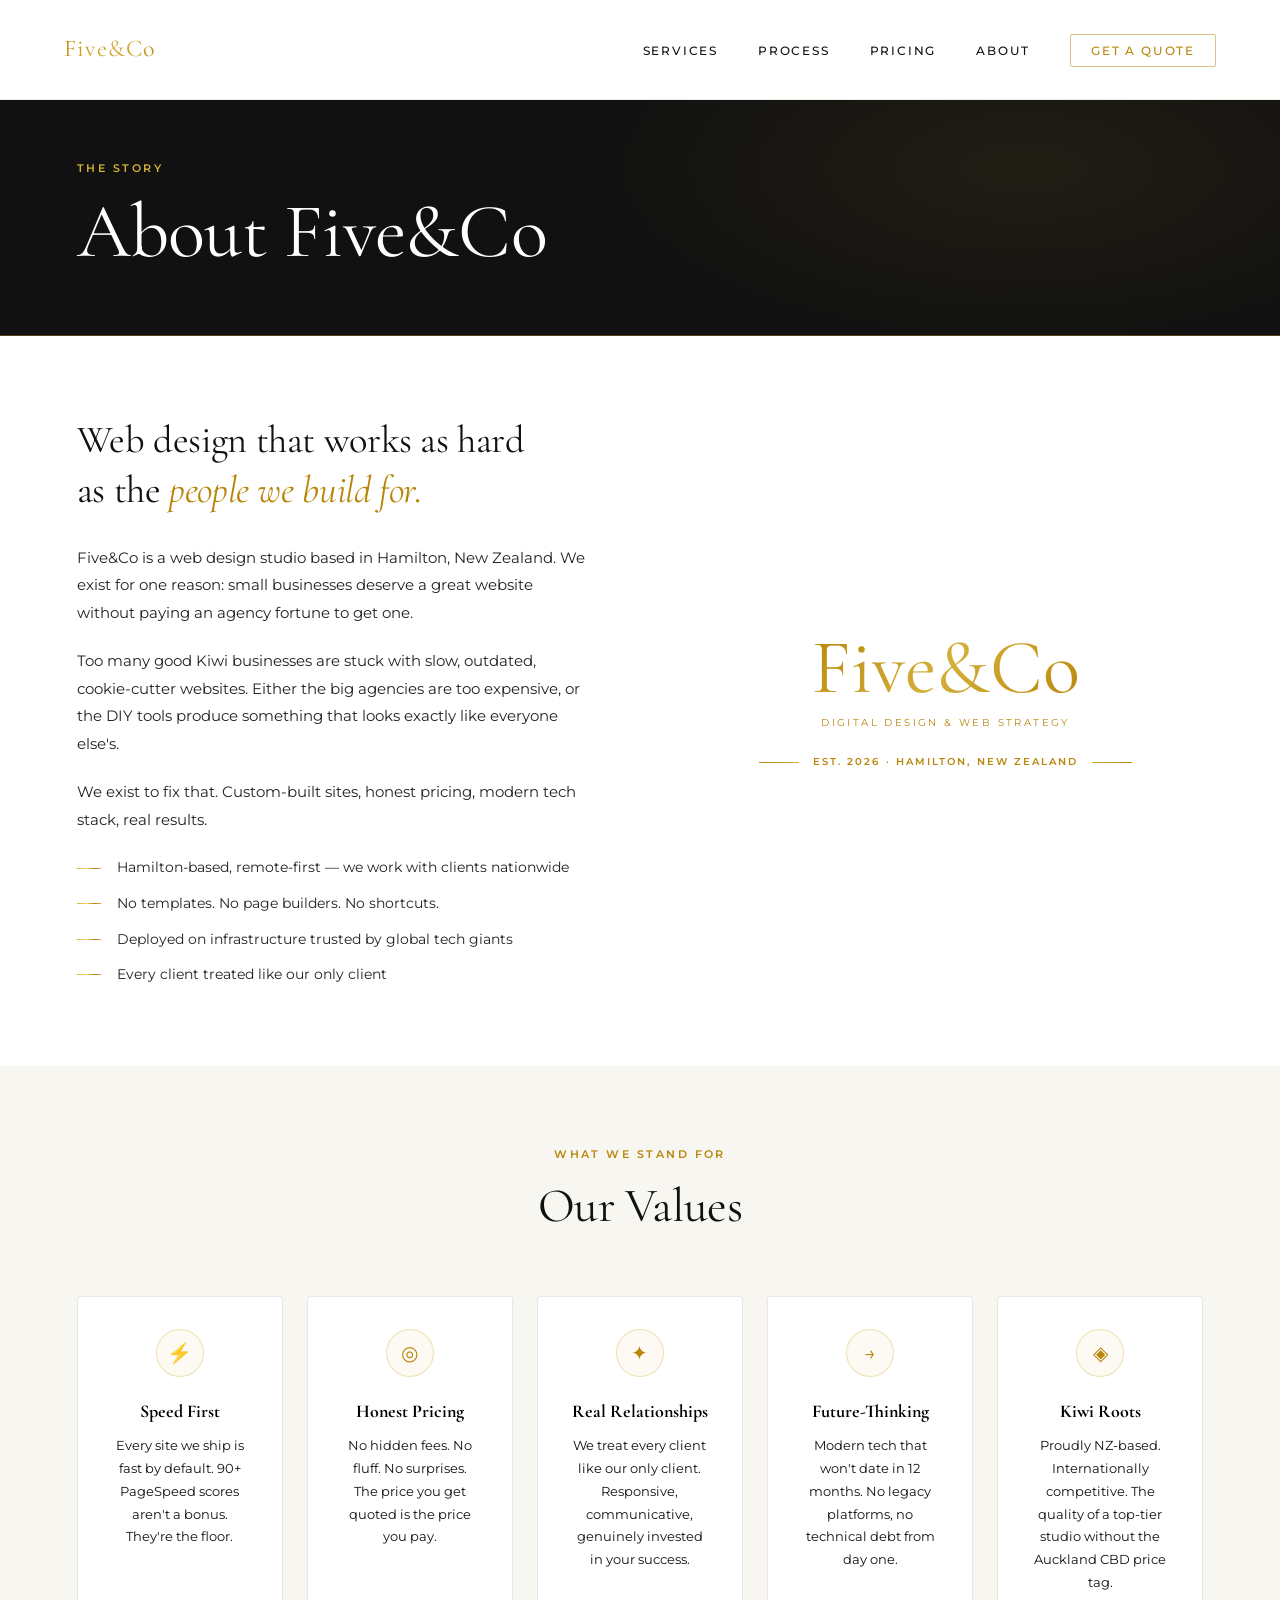
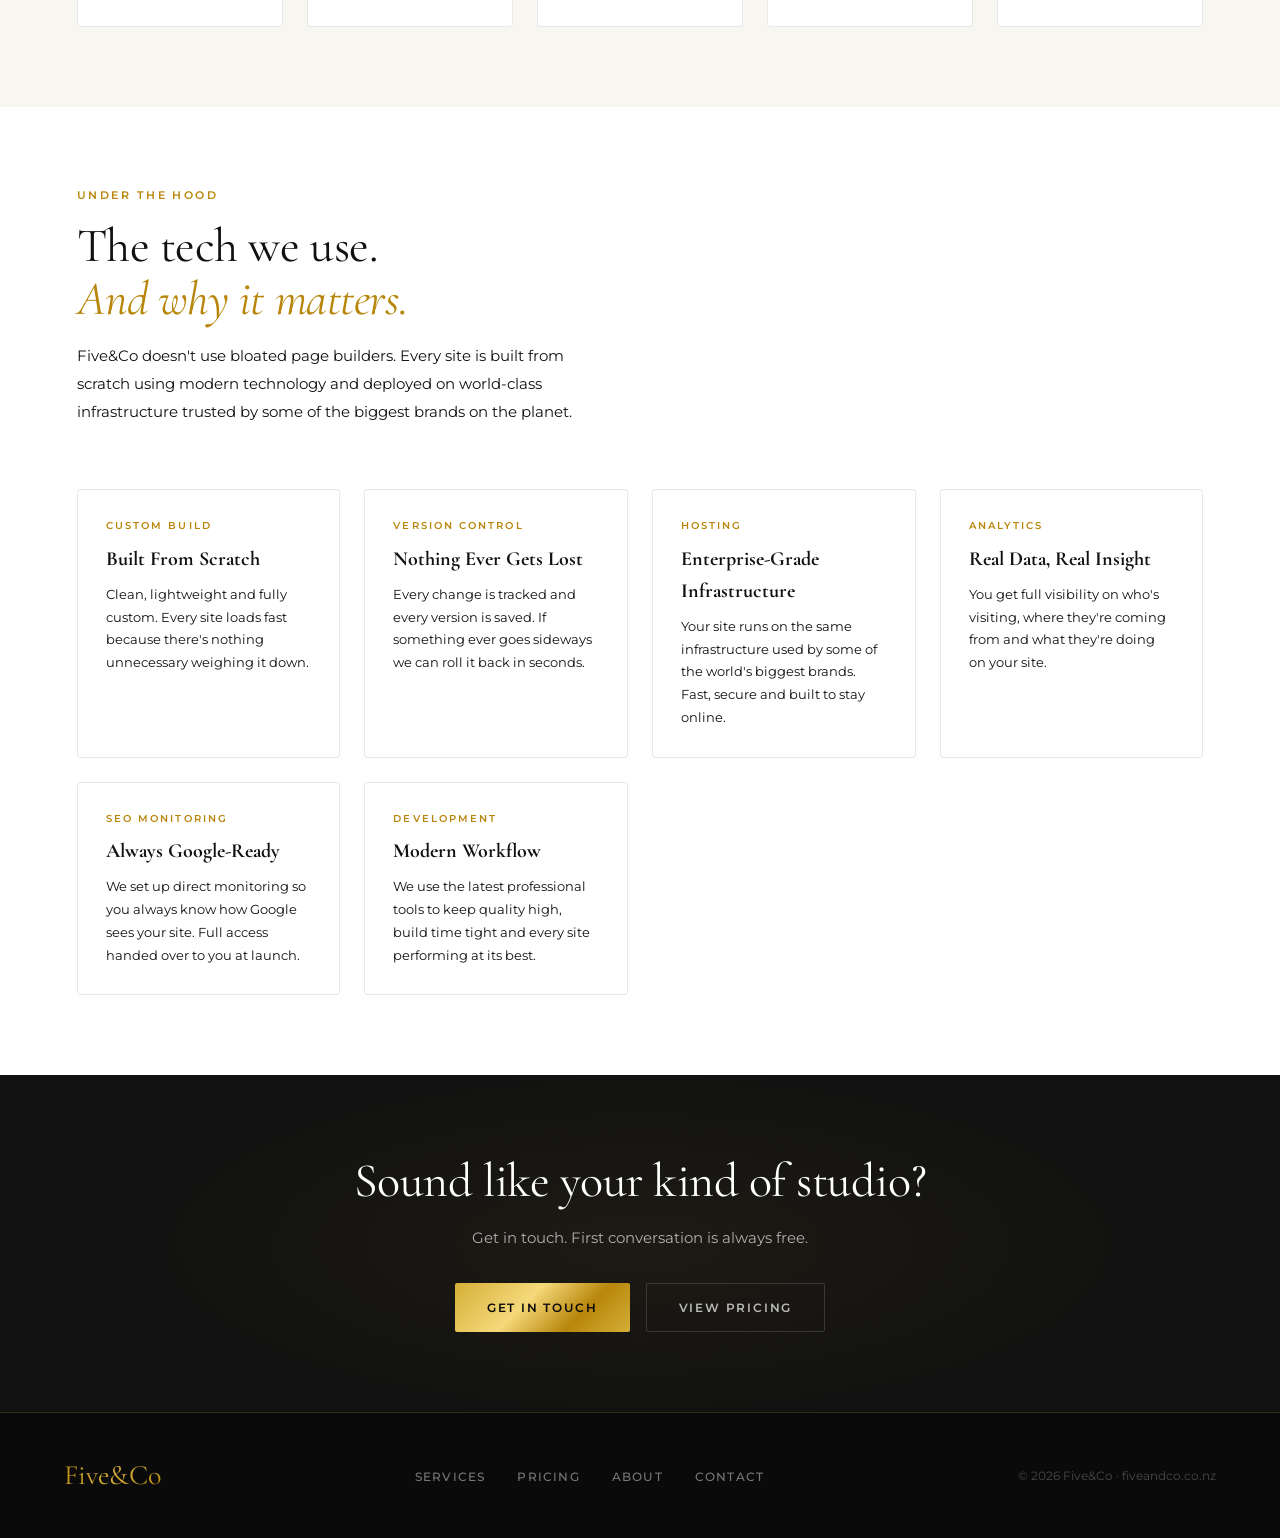
==== about.html @ 7f7a2689 "Add files via upload" ====
<!DOCTYPE html>
<html lang="en">
<head>
  <meta charset="UTF-8">
  <meta name="viewport" content="width=device-width, initial-scale=1.0">
  <title>About — Five&Co</title>
  <meta name="description" content="Five&Co is a NZ-based digital design studio building fast, custom websites for Kiwi businesses.">
  <link rel="stylesheet" href="css/style.css">
  <style>
    body { background: #fff; color: #111; }
    .nav { background: #fff; border-bottom: 1px solid rgba(0,0,0,0.08); }
    .nav.scrolled { background: #fff; backdrop-filter: none; }
    .nav-logo { background: linear-gradient(135deg, #B8860B 0%, #D4AF37 50%, #B8860B 100%); -webkit-background-clip: text; -webkit-text-fill-color: transparent; background-clip: text; }
    .nav-links a { color: #111; }
    .nav-links a:hover { color: #111; }
    .nav-cta { color: var(--gold-dark) !important; border-color: rgba(184,134,11,0.5) !important; }
    .nav-toggle span { background: #111; }
    .page-header { background: #111; }

    .sw { background: #fff; padding: 80px 6%; }
    .sc { background: #F8F6F1; padding: 80px 6%; }
    .sd { background: #111; padding: 80px 6%; position: relative; overflow: hidden; }
    .sd::before { content:''; position:absolute; inset:0; background:radial-gradient(ellipse 60% 80% at 50% 50%, rgba(212,175,55,0.06) 0%, transparent 70%); pointer-events:none; }
    .inner { max-width: 1200px; margin: 0 auto; }
    .sec-label { font-size:0.7rem; font-weight:600; letter-spacing:0.22em; text-transform:uppercase; color:var(--gold-dark); display:block; margin-bottom:1rem; }

    /* DARKER BODY TEXT */
    .body-text { font-size:0.9375rem; color:#222; font-weight:400; line-height:1.85; margin-bottom:1.25rem; }

    .list-items { list-style:none; display:flex; flex-direction:column; gap:0.875rem; }
    .list-items li { display:flex; align-items:center; gap:1rem; font-size:0.9rem; color:#222; font-weight:400; line-height:1.5; }
    .list-items li::before { content:''; display:block; width:24px; height:1px; background:var(--gold-gradient); flex-shrink:0; }

    /* VALUE CARDS */
    .val-card { background:#fff; border:1px solid rgba(0,0,0,0.09); border-radius:4px; padding:2rem; text-align:center; transition:var(--transition); }
    .val-card:hover { box-shadow:0 10px 40px rgba(0,0,0,0.09); transform:translateY(-4px); }
    .val-icon { width:48px; height:48px; margin:0 auto 1.25rem; border:1px solid rgba(212,175,55,0.35); border-radius:50%; display:flex; align-items:center; justify-content:center; background:rgba(212,175,55,0.06); font-size:20px; line-height:1; color:#B8860B; }
    .val-title { font-family:var(--font-display); font-size:1.125rem; color:#000; font-weight:700; margin-bottom:0.5rem; }
    .val-desc { font-size:0.8125rem; color:#111; font-weight:400; line-height:1.75; }

    /* TECH CARDS */
    .tech-card { background:#fff; border:1px solid rgba(0,0,0,0.09); border-radius:4px; padding:1.75rem; transition:var(--transition); }
    .tech-card:hover { box-shadow:0 8px 30px rgba(0,0,0,0.08); transform:translateY(-3px); }
    .tech-cat { font-size:0.65rem; font-weight:600; letter-spacing:0.2em; text-transform:uppercase; color:var(--gold-dark); margin-bottom:0.5rem; }
    .tech-name { font-family:var(--font-display); font-size:1.25rem; color:#111; margin-bottom:0.5rem; font-weight:700; }
    .tech-desc { font-size:0.8125rem; color:#111; font-weight:400; line-height:1.75; }

    /* FIXED VISUAL BOX — big enough for Five&Co */
    .about-visual-box {
      background: #111;
      border-radius: 4px;
      padding: 3.5rem 2.5rem;
      display: flex;
      flex-direction: column;
      align-items: center;
      justify-content: center;
      text-align: center;
      min-height: 340px;
    }
    .about-brand-text {
      font-family: var(--font-display);
      font-size: clamp(3rem, 6vw, 5rem);
      font-weight: 400;
      background: var(--gold-text);
      -webkit-background-clip: text;
      -webkit-text-fill-color: transparent;
      background-clip: text;
      line-height: 1;
      margin-bottom: 0.75rem;
      white-space: nowrap;
    }

    .two-col { display:grid; grid-template-columns:1fr 1fr; gap:6rem; align-items:center; }
    @media(max-width:900px){ .two-col{grid-template-columns:1fr;gap:3rem;} }
  </style>
</head>
<body>
  <div id="nav-placeholder"></div>

  <div class="page-header" style="min-height:35vh;display:flex;align-items:flex-end;padding:calc(var(--nav-height) + 60px) 6% 4rem;position:relative;overflow:hidden;">
    <div style="position:absolute;inset:0;background:radial-gradient(ellipse 50% 80% at 80% 50%, rgba(212,175,55,0.08) 0%, transparent 70%);"></div>
    <div style="max-width:1200px;margin:0 auto;width:100%;position:relative;">
      <span class="sec-label fade-up" style="color:var(--gold-light);">The Story</span>
      <h1 class="fade-up stagger-1" style="font-family:var(--font-display);font-size:clamp(2.5rem,6vw,5rem);font-weight:400;color:#fff;line-height:1;">About Five&amp;Co</h1>
    </div>
  </div>

  <!-- ABOUT MAIN -->
  <section class="sw">
    <div class="inner">
      <div class="two-col">
        <div>
          <h2 class="fade-up" style="font-family:var(--font-display);font-size:clamp(1.75rem,3vw,2.5rem);font-weight:400;color:#111;line-height:1.3;margin-bottom:1.75rem;">
            Web design that works as hard<br>as the <em style="font-style:italic;color:var(--gold-dark);">people we build for.</em>
          </h2>
          <p class="body-text fade-up stagger-1">Five&Co is a web design studio based in Hamilton, New Zealand. We exist for one reason: small businesses deserve a great website without paying an agency fortune to get one.</p>
          <p class="body-text fade-up stagger-2">Too many good Kiwi businesses are stuck with slow, outdated, cookie-cutter websites. Either the big agencies are too expensive, or the DIY tools produce something that looks exactly like everyone else's.</p>
          <p class="body-text fade-up stagger-3">We exist to fix that. Custom-built sites, honest pricing, modern tech stack, real results.</p>
          <ul class="list-items fade-up stagger-4" style="margin-top:1.5rem;">
            <li>Hamilton-based, remote-first — we work with clients nationwide</li>
            <li>No templates. No page builders. No shortcuts.</li>
            <li>Deployed on infrastructure trusted by global tech giants</li>
            <li>Every client treated like our only client</li>
          </ul>
        </div>
        <div class="fade-up stagger-2" style="display:flex;flex-direction:column;align-items:center;justify-content:center;text-align:center;padding:3rem 2rem;">
          <div style="font-family:'Cormorant Garamond',Georgia,serif;font-size:clamp(3rem,6vw,5rem);font-weight:400;background:linear-gradient(135deg,#B8860B 0%,#D4AF37 50%,#B8860B 100%);-webkit-background-clip:text;-webkit-text-fill-color:transparent;background-clip:text;line-height:1;margin-bottom:0.5rem;">Five&amp;Co</div>
          <div style="font-size:0.6rem;letter-spacing:0.25em;text-transform:uppercase;color:var(--gold-dark);margin-bottom:1.5rem;">Digital Design &amp; Web Strategy</div>
          <div style="display:flex;align-items:center;gap:0.875rem;">
            <div style="height:1px;width:40px;background:linear-gradient(90deg,#B8860B,#D4AF37);"></div>
            <span style="font-size:0.65rem;font-weight:600;letter-spacing:0.2em;text-transform:uppercase;color:var(--gold-dark);">Est. 2026 · Hamilton, New Zealand</span>
            <div style="height:1px;width:40px;background:linear-gradient(90deg,#D4AF37,#B8860B);"></div>
          </div>
        </div>
      </div>
    </div>
  </section>

  <!-- VALUES -->
  <section class="sc">
    <div class="inner">
      <div style="text-align:center;margin-bottom:4rem;">
        <span class="sec-label fade-up">What We Stand For</span>
        <h2 class="fade-up stagger-1" style="font-family:var(--font-display);font-size:clamp(2rem,4vw,3rem);font-weight:400;color:#111;margin-top:0.5rem;">Our Values</h2>
      </div>
      <div style="display:grid;grid-template-columns:repeat(auto-fit,minmax(200px,1fr));gap:1.5rem;">
        <div class="val-card fade-up">
          <div class="val-icon">⚡</div>
          <div class="val-title">Speed First</div>
          <div class="val-desc">Every site we ship is fast by default. 90+ PageSpeed scores aren't a bonus. They're the floor.</div>
        </div>
        <div class="val-card fade-up stagger-1">
          <div class="val-icon">◎</div>
          <div class="val-title">Honest Pricing</div>
          <div class="val-desc">No hidden fees. No fluff. No surprises. The price you get quoted is the price you pay.</div>
        </div>
        <div class="val-card fade-up stagger-2">
          <div class="val-icon">✦</div>
          <div class="val-title">Real Relationships</div>
          <div class="val-desc">We treat every client like our only client. Responsive, communicative, genuinely invested in your success.</div>
        </div>
        <div class="val-card fade-up stagger-3">
          <div class="val-icon">→</div>
          <div class="val-title">Future-Thinking</div>
          <div class="val-desc">Modern tech that won't date in 12 months. No legacy platforms, no technical debt from day one.</div>
        </div>
        <div class="val-card fade-up stagger-4">
          <div class="val-icon">◈</div>
          <div class="val-title">Kiwi Roots</div>
          <div class="val-desc">Proudly NZ-based. Internationally competitive. The quality of a top-tier studio without the Auckland CBD price tag.</div>
        </div>
      </div>
    </div>
  </section>

  <!-- TECH STACK -->
  <section class="sw">
    <div class="inner">
      <div style="margin-bottom:4rem;">
        <span class="sec-label fade-up">Under the Hood</span>
        <h2 class="fade-up stagger-1" style="font-family:var(--font-display);font-size:clamp(2rem,4vw,3rem);font-weight:400;color:#111;line-height:1.1;margin-top:0.5rem;">The tech we use.<br><em style="font-style:italic;color:var(--gold-dark);">And why it matters.</em></h2>
        <p class="fade-up stagger-2" style="font-size:0.9375rem;color:#111;font-weight:400;max-width:520px;margin-top:1rem;line-height:1.85;">Five&Co doesn't use bloated page builders. Every site is built from scratch using modern technology and deployed on world-class infrastructure trusted by some of the biggest brands on the planet.</p>
      </div>
      <div style="display:grid;grid-template-columns:repeat(auto-fit,minmax(260px,1fr));gap:1.5rem;">
        <div class="tech-card fade-up"><div class="tech-cat">Custom Build</div><div class="tech-name">Built From Scratch</div><p class="tech-desc">Clean, lightweight and fully custom. Every site loads fast because there's nothing unnecessary weighing it down.</p></div>
        <div class="tech-card fade-up stagger-1"><div class="tech-cat">Version Control</div><div class="tech-name">Nothing Ever Gets Lost</div><p class="tech-desc">Every change is tracked and every version is saved. If something ever goes sideways we can roll it back in seconds.</p></div>
        <div class="tech-card fade-up stagger-2"><div class="tech-cat">Hosting</div><div class="tech-name">Enterprise-Grade Infrastructure</div><p class="tech-desc">Your site runs on the same infrastructure used by some of the world's biggest brands. Fast, secure and built to stay online.</p></div>
        <div class="tech-card fade-up stagger-3"><div class="tech-cat">Analytics</div><div class="tech-name">Real Data, Real Insight</div><p class="tech-desc">You get full visibility on who's visiting, where they're coming from and what they're doing on your site.</p></div>
        <div class="tech-card fade-up stagger-4"><div class="tech-cat">SEO Monitoring</div><div class="tech-name">Always Google-Ready</div><p class="tech-desc">We set up direct monitoring so you always know how Google sees your site. Full access handed over to you at launch.</p></div>
        <div class="tech-card fade-up stagger-4"><div class="tech-cat">Development</div><div class="tech-name">Modern Workflow</div><p class="tech-desc">We use the latest professional tools to keep quality high, build time tight and every site performing at its best.</p></div>
      </div>
    </div>
  </section>

  <section class="sd" style="text-align:center;">
    <div class="inner" style="max-width:600px;position:relative;z-index:1;">
      <h2 class="fade-up" style="font-family:var(--font-display);font-size:clamp(1.75rem,4vw,3rem);font-weight:400;color:#fff;line-height:1.1;margin-bottom:1rem;">Sound like your kind of studio?</h2>
      <p class="fade-up stagger-1" style="color:rgba(255,255,255,0.65);font-size:0.9375rem;font-weight:400;margin-bottom:2rem;line-height:1.8;">Get in touch. First conversation is always free.</p>
      <div class="fade-up stagger-2" style="display:flex;gap:1rem;justify-content:center;flex-wrap:wrap;">
        <a href="contact.html" class="btn btn-primary">Get in Touch</a>
        <a href="pricing.html" class="btn btn-ghost">View Pricing</a>
      </div>
    </div>
  </section>

  <div id="footer-placeholder"></div>
  <script src="js/layout.js"></script>
  <script src="js/main.js"></script>
</body>
</html>
---- css/style.css ----
@import url('https://fonts.googleapis.com/css2?family=Cormorant+Garamond:ital,wght@0,300;0,400;0,500;0,600;0,700;1,300;1,400;1,500&family=Montserrat:wght@300;400;500;600&display=swap');

:root {
  --gold-light: #D4AF37;
  --gold-dark: #B8860B;
  --gold-gradient: linear-gradient(135deg, #D4AF37 0%, #F5D97A 40%, #B8860B 70%, #D4AF37 100%);
  --gold-text: linear-gradient(135deg, #D4AF37 0%, #F0C040 50%, #B8860B 100%);
  --black: #0A0A0A;
  --black-rich: #111111;
  --black-soft: #1A1A1A;
  --black-card: #141414;
  --white: #FFFFFF;
  --white-soft: #F8F6F0;
  --white-muted: rgba(255,255,255,0.7);
  --white-faint: rgba(255,255,255,0.12);
  --gold-faint: rgba(212,175,55,0.12);
  --gold-border: rgba(212,175,55,0.3);
  --gold-border-strong: rgba(212,175,55,0.6);
  --font-display: 'Cormorant Garamond', Georgia, serif;
  --font-body: 'Montserrat', sans-serif;
  --nav-height: 100px;
  --section-pad: 120px;
  --transition: all 0.35s cubic-bezier(0.4, 0, 0.2, 1);
}

*, *::before, *::after { box-sizing: border-box; margin: 0; padding: 0; }

html { scroll-behavior: smooth; font-size: 16px; }

body {
  font-family: var(--font-body);
  background: var(--black);
  color: var(--white);
  line-height: 1.6;
  overflow-x: hidden;
}

/* ─── SCROLLBAR ─── */
::-webkit-scrollbar { width: 4px; }
::-webkit-scrollbar-track { background: var(--black); }
::-webkit-scrollbar-thumb { background: var(--gold-dark); border-radius: 2px; }

/* ─── SELECTION ─── */
::selection { background: rgba(212,175,55,0.25); color: var(--white); }

/* ─── TYPOGRAPHY ─── */
h1, h2, h3, h4, h5 {
  font-family: var(--font-display);
  font-weight: 400;
  line-height: 1.1;
  letter-spacing: -0.01em;
}

.display-xl { font-size: clamp(3.5rem, 8vw, 7rem); font-weight: 300; letter-spacing: -0.03em; }
.display-lg { font-size: clamp(2.5rem, 5vw, 4.5rem); font-weight: 300; }
.display-md { font-size: clamp(2rem, 3.5vw, 3rem); }
.display-sm { font-size: clamp(1.5rem, 2.5vw, 2rem); }
.body-lg { font-family: var(--font-body); font-size: 1.125rem; font-weight: 300; line-height: 1.75; }
.body-md { font-family: var(--font-body); font-size: 0.9375rem; font-weight: 300; line-height: 1.7; }
.label { font-family: var(--font-body); font-size: 0.6875rem; font-weight: 600; letter-spacing: 0.2em; text-transform: uppercase; color: var(--gold-light); }

/* ─── GOLD TEXT ─── */
.text-gold {
  background: var(--gold-text);
  -webkit-background-clip: text;
  -webkit-text-fill-color: transparent;
  background-clip: text;
}

/* ─── GOLD LINE ─── */
.gold-line {
  display: inline-flex;
  align-items: center;
  gap: 1rem;
}
.gold-line::before, .gold-line::after {
  content: '';
  display: block;
  height: 1px;
  width: 40px;
  background: var(--gold-gradient);
}

/* ─── NAVIGATION ─── */
.nav {
  position: fixed;
  top: 0; left: 0; right: 0;
  height: var(--nav-height);
  z-index: 1000;
  transition: var(--transition);
  padding: 0 5%;
  display: flex;
  align-items: center;
  justify-content: space-between;
}

.nav.scrolled {
  background: rgba(10,10,10,0.95);
  backdrop-filter: blur(20px);
  border-bottom: 1px solid var(--gold-border);
}

.nav-logo {
  font-family: var(--font-display);
  font-size: 1.5rem;
  font-weight: 400;
  text-decoration: none;
  background: var(--gold-text);
  -webkit-background-clip: text;
  -webkit-text-fill-color: transparent;
  background-clip: text;
  letter-spacing: 0.05em;
}

.nav-logo-img {
  display: flex;
  align-items: center;
  text-decoration: none;
  flex-shrink: 0;
}

.nav-logo-img img {
  height: 44px;
  width: auto;
  display: block;
  object-fit: contain;
  transition: opacity 0.3s ease;
}

.nav-logo-img:hover img { opacity: 0.85; }

.nav-links {
  display: flex;
  align-items: center;
  gap: 2.5rem;
  list-style: none;
}

.nav-links a {
  font-family: var(--font-body);
  font-size: 0.75rem;
  font-weight: 500;
  letter-spacing: 0.15em;
  text-transform: uppercase;
  color: var(--white-muted);
  text-decoration: none;
  transition: var(--transition);
  position: relative;
}

.nav-links a::after {
  content: '';
  position: absolute;
  bottom: -4px; left: 0;
  width: 0; height: 1px;
  background: var(--gold-gradient);
  transition: width 0.3s ease;
}

.nav-links a:hover { color: var(--white); }
.nav-links a:hover::after { width: 100%; }

.nav-cta {
  background: transparent;
  border: 1px solid var(--gold-border-strong);
  color: var(--gold-light) !important;
  padding: 0.5rem 1.25rem;
  border-radius: 2px;
  transition: var(--transition) !important;
}

.nav-cta:hover {
  background: var(--gold-faint) !important;
  border-color: var(--gold-light) !important;
}

.nav-cta::after { display: none !important; }

/* Mobile nav */
.nav-toggle {
  display: none;
  flex-direction: column;
  gap: 5px;
  cursor: pointer;
  padding: 4px;
  background: none;
  border: none;
}
.nav-toggle span {
  display: block;
  width: 24px;
  height: 1px;
  background: var(--gold-light);
  transition: var(--transition);
}

/* ─── BUTTONS ─── */
.btn {
  display: inline-flex;
  align-items: center;
  gap: 0.5rem;
  font-family: var(--font-body);
  font-size: 0.75rem;
  font-weight: 600;
  letter-spacing: 0.15em;
  text-transform: uppercase;
  text-decoration: none;
  padding: 0.875rem 2rem;
  border-radius: 2px;
  cursor: pointer;
  transition: var(--transition);
  border: none;
  outline: none;
}

.btn-primary {
  background: var(--gold-gradient);
  color: var(--black);
}
.btn-primary:hover {
  transform: translateY(-2px);
  box-shadow: 0 8px 30px rgba(212,175,55,0.3);
}

.btn-outline {
  background: transparent;
  color: var(--gold-light);
  border: 1px solid var(--gold-border-strong);
}
.btn-outline:hover {
  background: var(--gold-faint);
  border-color: var(--gold-light);
  transform: translateY(-2px);
}

.btn-ghost {
  background: transparent;
  color: var(--white-muted);
  border: 1px solid rgba(255,255,255,0.15);
}
.btn-ghost:hover {
  color: var(--white);
  border-color: rgba(255,255,255,0.4);
}

/* ─── SECTIONS ─── */
section { padding: var(--section-pad) 5%; }

.section-inner { max-width: 1200px; margin: 0 auto; }

.section-header { margin-bottom: 4rem; }
.section-header .label { display: block; margin-bottom: 1rem; }

/* ─── DIVIDER ─── */
.divider {
  width: 100%;
  height: 1px;
  background: linear-gradient(90deg, transparent, var(--gold-border), transparent);
}

/* ─── CARDS ─── */
.card {
  background: var(--black-card);
  border: 1px solid var(--gold-border);
  border-radius: 4px;
  padding: 2.5rem;
  transition: var(--transition);
  position: relative;
  overflow: hidden;
}

.card::before {
  content: '';
  position: absolute;
  top: 0; left: 0; right: 0;
  height: 1px;
  background: var(--gold-gradient);
  transform: scaleX(0);
  transition: transform 0.4s ease;
}

.card:hover { border-color: var(--gold-border-strong); transform: translateY(-4px); }
.card:hover::before { transform: scaleX(1); }

/* ─── HERO ─── */
.hero {
  min-height: 100vh;
  display: flex;
  align-items: center;
  position: relative;
  padding: calc(var(--nav-height) + 60px) 5% 80px;
  overflow: hidden;
}

.hero-bg {
  position: absolute;
  inset: 0;
  background:
    radial-gradient(ellipse 60% 50% at 70% 50%, rgba(212,175,55,0.05) 0%, transparent 70%),
    radial-gradient(ellipse 40% 60% at 20% 80%, rgba(184,134,11,0.04) 0%, transparent 60%);
}

.hero-grid {
  position: absolute;
  inset: 0;
  background-image:
    linear-gradient(rgba(212,175,55,0.02) 1px, transparent 1px),
    linear-gradient(90deg, rgba(212,175,55,0.02) 1px, transparent 1px);
  background-size: 80px 80px;
  mask-image: radial-gradient(ellipse 80% 80% at 50% 50%, black 0%, transparent 100%);
}

.hero-inner { max-width: 1200px; margin: 0 auto; width: 100%; }

.hero-eyebrow {
  display: flex;
  align-items: center;
  gap: 1rem;
  margin-bottom: 2rem;
}
.hero-eyebrow::before {
  content: '';
  display: block;
  width: 40px;
  height: 1px;
  background: var(--gold-gradient);
}

.hero-title { margin-bottom: 1.5rem; max-width: 800px; }
.hero-subtitle { color: var(--white-muted); max-width: 520px; margin-bottom: 3rem; }

.hero-actions { display: flex; gap: 1rem; flex-wrap: wrap; }

.hero-stat-row {
  display: flex;
  gap: 3rem;
  margin-top: 5rem;
  padding-top: 3rem;
  border-top: 1px solid var(--white-faint);
  flex-wrap: wrap;
}

.hero-stat-value {
  font-family: var(--font-display);
  font-size: 2.5rem;
  font-weight: 300;
  background: var(--gold-text);
  -webkit-background-clip: text;
  -webkit-text-fill-color: transparent;
  background-clip: text;
  line-height: 1;
  margin-bottom: 0.25rem;
}
.hero-stat-label {
  font-size: 0.75rem;
  font-weight: 500;
  letter-spacing: 0.1em;
  text-transform: uppercase;
  color: var(--white-muted);
}

/* ─── SERVICES ─── */
.services-grid {
  display: grid;
  grid-template-columns: repeat(auto-fit, minmax(300px, 1fr));
  gap: 1.5px;
  background: var(--gold-border);
  border: 1px solid var(--gold-border);
}

.service-item {
  background: var(--black-card);
  padding: 2.5rem;
  transition: var(--transition);
  position: relative;
  overflow: hidden;
}

.service-item:hover { background: var(--black-soft); }

.service-num {
  font-family: var(--font-display);
  font-size: 0.875rem;
  color: var(--gold-light);
  letter-spacing: 0.1em;
  margin-bottom: 1.5rem;
  opacity: 0.6;
}

.service-title {
  font-family: var(--font-display);
  font-size: 1.5rem;
  font-weight: 400;
  margin-bottom: 1rem;
  color: var(--white);
}

.service-desc {
  font-size: 0.875rem;
  color: var(--white-muted);
  line-height: 1.75;
  margin-bottom: 1.5rem;
  font-weight: 300;
}

.service-price {
  font-family: var(--font-display);
  font-size: 1.125rem;
  background: var(--gold-text);
  -webkit-background-clip: text;
  -webkit-text-fill-color: transparent;
  background-clip: text;
}

.service-features {
  list-style: none;
  margin-top: 1.5rem;
  display: flex;
  flex-direction: column;
  gap: 0.5rem;
}

.service-features li {
  font-size: 0.8125rem;
  color: var(--white-muted);
  display: flex;
  align-items: flex-start;
  gap: 0.75rem;
  font-weight: 300;
}

.service-features li::before {
  content: '—';
  color: var(--gold-light);
  flex-shrink: 0;
  opacity: 0.6;
}

/* ─── PROCESS ─── */
.process-steps { display: flex; flex-direction: column; gap: 0; }

.process-step {
  display: grid;
  grid-template-columns: 80px 1px 1fr;
  gap: 0 2rem;
  padding: 2rem 0;
}

.step-num {
  font-family: var(--font-display);
  font-size: 3rem;
  font-weight: 300;
  background: var(--gold-text);
  -webkit-background-clip: text;
  -webkit-text-fill-color: transparent;
  background-clip: text;
  line-height: 1;
  text-align: right;
}

.step-line-col { position: relative; }
.step-line-col::before {
  content: '';
  position: absolute;
  top: 0; bottom: 0;
  left: 50%;
  transform: translateX(-50%);
  width: 1px;
  background: var(--gold-border);
}
.step-dot {
  position: absolute;
  top: 8px;
  left: 50%;
  transform: translateX(-50%);
  width: 7px; height: 7px;
  border-radius: 50%;
  background: var(--gold-light);
  z-index: 1;
}

.step-content { padding-bottom: 1rem; }
.step-phase {
  font-size: 0.6875rem;
  font-weight: 600;
  letter-spacing: 0.2em;
  text-transform: uppercase;
  color: var(--gold-light);
  margin-bottom: 0.5rem;
}
.step-title {
  font-family: var(--font-display);
  font-size: 1.375rem;
  margin-bottom: 0.5rem;
}
.step-desc {
  font-size: 0.875rem;
  color: var(--white-muted);
  font-weight: 300;
  line-height: 1.7;
}

/* ─── PRICING ─── */
.pricing-grid {
  display: grid;
  grid-template-columns: repeat(auto-fit, minmax(250px, 1fr));
  gap: 1.5rem;
}

.pricing-card {
  background: var(--black-card);
  border: 1px solid var(--gold-border);
  border-radius: 4px;
  padding: 2.5rem 2rem;
  display: flex;
  flex-direction: column;
  gap: 1.5rem;
  transition: var(--transition);
  position: relative;
  overflow: hidden;
}

.pricing-card.featured {
  border-color: var(--gold-border-strong);
  background: linear-gradient(160deg, rgba(212,175,55,0.07) 0%, var(--black-card) 60%);
}

.pricing-card.featured::before {
  content: 'Most Popular';
  position: absolute;
  top: 1.25rem; right: -2rem;
  background: var(--gold-gradient);
  color: var(--black);
  font-size: 0.625rem;
  font-weight: 700;
  letter-spacing: 0.15em;
  text-transform: uppercase;
  padding: 0.25rem 3rem;
  transform: rotate(45deg);
}

.pricing-card:hover { transform: translateY(-4px); border-color: var(--gold-border-strong); }

.pricing-tier {
  font-size: 0.6875rem;
  font-weight: 600;
  letter-spacing: 0.2em;
  text-transform: uppercase;
  color: var(--gold-light);
}

.pricing-price {
  font-family: var(--font-display);
  font-size: 2.75rem;
  font-weight: 300;
  background: var(--gold-text);
  -webkit-background-clip: text;
  -webkit-text-fill-color: transparent;
  background-clip: text;
  line-height: 1;
}

.pricing-price sup {
  font-size: 1.25rem;
  -webkit-text-fill-color: transparent;
  background: var(--gold-text);
  -webkit-background-clip: text;
  background-clip: text;
}

.pricing-price span {
  font-size: 0.875rem;
  font-family: var(--font-body);
  font-weight: 300;
  color: var(--white-muted);
  -webkit-text-fill-color: var(--white-muted);
}

.pricing-desc {
  font-size: 0.875rem;
  color: var(--white-muted);
  font-weight: 300;
  line-height: 1.6;
}

.pricing-features {
  list-style: none;
  display: flex;
  flex-direction: column;
  gap: 0.75rem;
  flex: 1;
}

.pricing-features li {
  font-size: 0.8125rem;
  color: var(--white-muted);
  display: flex;
  align-items: flex-start;
  gap: 0.75rem;
  font-weight: 300;
}

.pricing-features li::before {
  content: '✓';
  color: var(--gold-light);
  flex-shrink: 0;
  font-weight: 500;
}

/* ─── VALUES ─── */
.values-grid {
  display: grid;
  grid-template-columns: repeat(auto-fit, minmax(220px, 1fr));
  gap: 2rem;
}

.value-item { text-align: center; padding: 2rem 1.5rem; }

.value-icon {
  width: 48px; height: 48px;
  margin: 0 auto 1.5rem;
  border: 1px solid var(--gold-border);
  border-radius: 50%;
  display: flex;
  align-items: center;
  justify-content: center;
  background: var(--gold-faint);
}

.value-icon svg { width: 20px; height: 20px; stroke: var(--gold-light); fill: none; stroke-width: 1.5; }

.value-title {
  font-family: var(--font-display);
  font-size: 1.125rem;
  margin-bottom: 0.5rem;
}

.value-desc {
  font-size: 0.8125rem;
  color: var(--white-muted);
  font-weight: 300;
  line-height: 1.7;
}

/* ─── ABOUT ─── */
.about-grid {
  display: grid;
  grid-template-columns: 1fr 1fr;
  gap: 6rem;
  align-items: center;
}

.about-tagline {
  font-family: var(--font-display);
  font-size: clamp(1.75rem, 3vw, 2.5rem);
  font-weight: 300;
  line-height: 1.3;
  margin-bottom: 2rem;
  color: var(--white);
}

.about-tagline em {
  font-style: italic;
  background: var(--gold-text);
  -webkit-background-clip: text;
  -webkit-text-fill-color: transparent;
  background-clip: text;
}

.about-text {
  color: var(--white-muted);
  font-size: 0.9375rem;
  font-weight: 300;
  line-height: 1.8;
  margin-bottom: 1.5rem;
}

.about-list {
  list-style: none;
  display: flex;
  flex-direction: column;
  gap: 1rem;
}

.about-list li {
  display: flex;
  align-items: center;
  gap: 1rem;
  font-size: 0.875rem;
  font-weight: 300;
  color: var(--white-muted);
}

.about-list li::before {
  content: '';
  display: block;
  width: 24px;
  height: 1px;
  background: var(--gold-gradient);
  flex-shrink: 0;
}

.about-visual {
  position: relative;
  aspect-ratio: 1;
  max-width: 480px;
}

.about-box {
  position: absolute;
  border: 1px solid var(--gold-border);
  border-radius: 4px;
  background: var(--black-card);
  display: flex;
  align-items: center;
  justify-content: center;
  text-align: center;
  padding: 2rem;
}

.about-box-main {
  inset: 0;
  z-index: 2;
}

.about-box-accent {
  width: 100px; height: 100px;
  bottom: -20px; right: -20px;
  border-color: var(--gold-border-strong);
  background: linear-gradient(135deg, rgba(212,175,55,0.1), transparent);
  z-index: 3;
}

.about-logo-text {
  font-family: var(--font-display);
  font-size: 3.5rem;
  font-weight: 300;
  background: var(--gold-text);
  -webkit-background-clip: text;
  -webkit-text-fill-color: transparent;
  background-clip: text;
}

/* ─── TECH STACK ─── */
.tech-row {
  display: flex;
  flex-wrap: wrap;
  gap: 1rem;
  margin-top: 3rem;
}

.tech-pill {
  display: inline-flex;
  align-items: center;
  gap: 0.5rem;
  background: var(--black-card);
  border: 1px solid var(--gold-border);
  border-radius: 2px;
  padding: 0.5rem 1.25rem;
  font-size: 0.75rem;
  font-weight: 500;
  letter-spacing: 0.1em;
  text-transform: uppercase;
  color: var(--white-muted);
}

.tech-pill::before {
  content: '';
  width: 6px; height: 6px;
  border-radius: 50%;
  background: var(--gold-light);
  flex-shrink: 0;
}

/* ─── CONTACT ─── */
.contact-grid {
  display: grid;
  grid-template-columns: 1fr 1.5fr;
  gap: 6rem;
  align-items: start;
}

.contact-info-item {
  display: flex;
  flex-direction: column;
  gap: 0.25rem;
  padding: 1.5rem 0;
  border-bottom: 1px solid var(--white-faint);
}

.contact-info-label {
  font-size: 0.6875rem;
  font-weight: 600;
  letter-spacing: 0.2em;
  text-transform: uppercase;
  color: var(--gold-light);
}

.contact-info-value {
  font-family: var(--font-display);
  font-size: 1.25rem;
  color: var(--white);
  text-decoration: none;
  transition: var(--transition);
}

.contact-info-value:hover { color: var(--gold-light); }

/* ─── FORM ─── */
.form { display: flex; flex-direction: column; gap: 1.25rem; }

.form-row { display: grid; grid-template-columns: 1fr 1fr; gap: 1rem; }

.form-group { display: flex; flex-direction: column; gap: 0.5rem; }

.form-label {
  font-size: 0.6875rem;
  font-weight: 600;
  letter-spacing: 0.15em;
  text-transform: uppercase;
  color: var(--gold-light);
}

.form-input,
.form-select,
.form-textarea {
  background: rgba(255,255,255,0.04);
  border: 1px solid rgba(255,255,255,0.12);
  border-radius: 2px;
  padding: 0.875rem 1rem;
  color: var(--white);
  font-family: var(--font-body);
  font-size: 0.875rem;
  font-weight: 300;
  transition: var(--transition);
  outline: none;
  width: 100%;
  -webkit-appearance: none;
}

.form-select {
  background-image: url("data:image/svg+xml,%3Csvg xmlns='http://www.w3.org/2000/svg' width='12' height='8' viewBox='0 0 12 8'%3E%3Cpath d='M1 1l5 5 5-5' stroke='%23D4AF37' stroke-width='1.5' fill='none' stroke-linecap='round'/%3E%3C/svg%3E");
  background-repeat: no-repeat;
  background-position: right 1rem center;
  padding-right: 2.5rem;
  cursor: pointer;
}

.form-select option { background: var(--black-rich); color: var(--white); }

.form-input:focus, .form-select:focus, .form-textarea:focus {
  border-color: var(--gold-border-strong);
  background: rgba(212,175,55,0.04);
}

.form-input::placeholder, .form-textarea::placeholder { color: rgba(255,255,255,0.25); }

.form-textarea { resize: vertical; min-height: 140px; }

/* ─── FOOTER ─── */
footer {
  background: var(--black-rich);
  border-top: 1px solid var(--gold-border);
  padding: 3rem 5%;
}

.footer-inner {
  max-width: 1200px;
  margin: 0 auto;
  display: flex;
  align-items: center;
  justify-content: space-between;
  flex-wrap: wrap;
  gap: 1.5rem;
}

.footer-brand {
  font-family: var(--font-display);
  font-size: 1.25rem;
  font-weight: 400;
  background: var(--gold-text);
  -webkit-background-clip: text;
  -webkit-text-fill-color: transparent;
  background-clip: text;
}

.footer-tagline {
  font-size: 0.75rem;
  color: var(--white-muted);
  font-weight: 300;
  letter-spacing: 0.05em;
  margin-top: 0.25rem;
}

.footer-links {
  display: flex;
  gap: 2rem;
  list-style: none;
}

.footer-links a {
  font-size: 0.75rem;
  color: var(--white-muted);
  text-decoration: none;
  letter-spacing: 0.1em;
  text-transform: uppercase;
  font-weight: 500;
  transition: var(--transition);
}
.footer-links a:hover { color: var(--gold-light); }

.footer-copy {
  font-size: 0.75rem;
  color: rgba(255,255,255,0.3);
  font-weight: 300;
}

/* ─── PAGE HEADER ─── */
.page-header {
  min-height: 40vh;
  display: flex;
  align-items: flex-end;
  padding: calc(var(--nav-height) + 60px) 5% 4rem;
  position: relative;
  overflow: hidden;
  border-bottom: 1px solid var(--gold-border);
}

.page-header-bg {
  position: absolute;
  inset: 0;
  background: radial-gradient(ellipse 50% 80% at 80% 50%, rgba(212,175,55,0.05) 0%, transparent 70%);
}

.page-header-inner { max-width: 1200px; margin: 0 auto; width: 100%; }

/* ─── ANIMATIONS ─── */
.fade-up {
  opacity: 0;
  transform: translateY(30px);
  transition: opacity 0.7s ease, transform 0.7s ease;
}
.fade-up.visible { opacity: 1; transform: translateY(0); }

.stagger-1 { transition-delay: 0.1s; }
.stagger-2 { transition-delay: 0.2s; }
.stagger-3 { transition-delay: 0.3s; }
.stagger-4 { transition-delay: 0.4s; }

/* ─── NOTIFICATION ─── */
.notification {
  position: fixed;
  bottom: 2rem;
  right: 2rem;
  background: var(--black-card);
  border: 1px solid var(--gold-border-strong);
  border-radius: 4px;
  padding: 1rem 1.5rem;
  font-size: 0.875rem;
  color: var(--white);
  z-index: 9999;
  transform: translateY(100px);
  opacity: 0;
  transition: var(--transition);
}
.notification.show { transform: translateY(0); opacity: 1; }
.notification.success { border-color: rgba(100,200,100,0.5); }

/* ─── RESPONSIVE ─── */
@media (max-width: 900px) {
  :root { --section-pad: 80px; }
  .about-grid { grid-template-columns: 1fr; gap: 3rem; }
  .contact-grid { grid-template-columns: 1fr; gap: 3rem; }
  .about-visual { max-width: 100%; aspect-ratio: auto; height: 240px; }
  .about-box-accent { display: none; }
  .form-row { grid-template-columns: 1fr; }
}

@media (max-width: 768px) {
  .nav-links { display: none; }
  .nav-toggle { display: flex; }
  .nav-links.open {
    display: flex;
    flex-direction: column;
    position: absolute;
    top: var(--nav-height);
    left: 0; right: 0;
    background: rgba(10,10,10,0.98);
    backdrop-filter: blur(20px);
    padding: 2rem 5%;
    gap: 1.5rem;
    border-bottom: 1px solid var(--gold-border);
  }
  .hero-stat-row { gap: 2rem; }
  .process-step { grid-template-columns: 50px 1px 1fr; gap: 0 1rem; }
  .step-num { font-size: 2rem; }
}
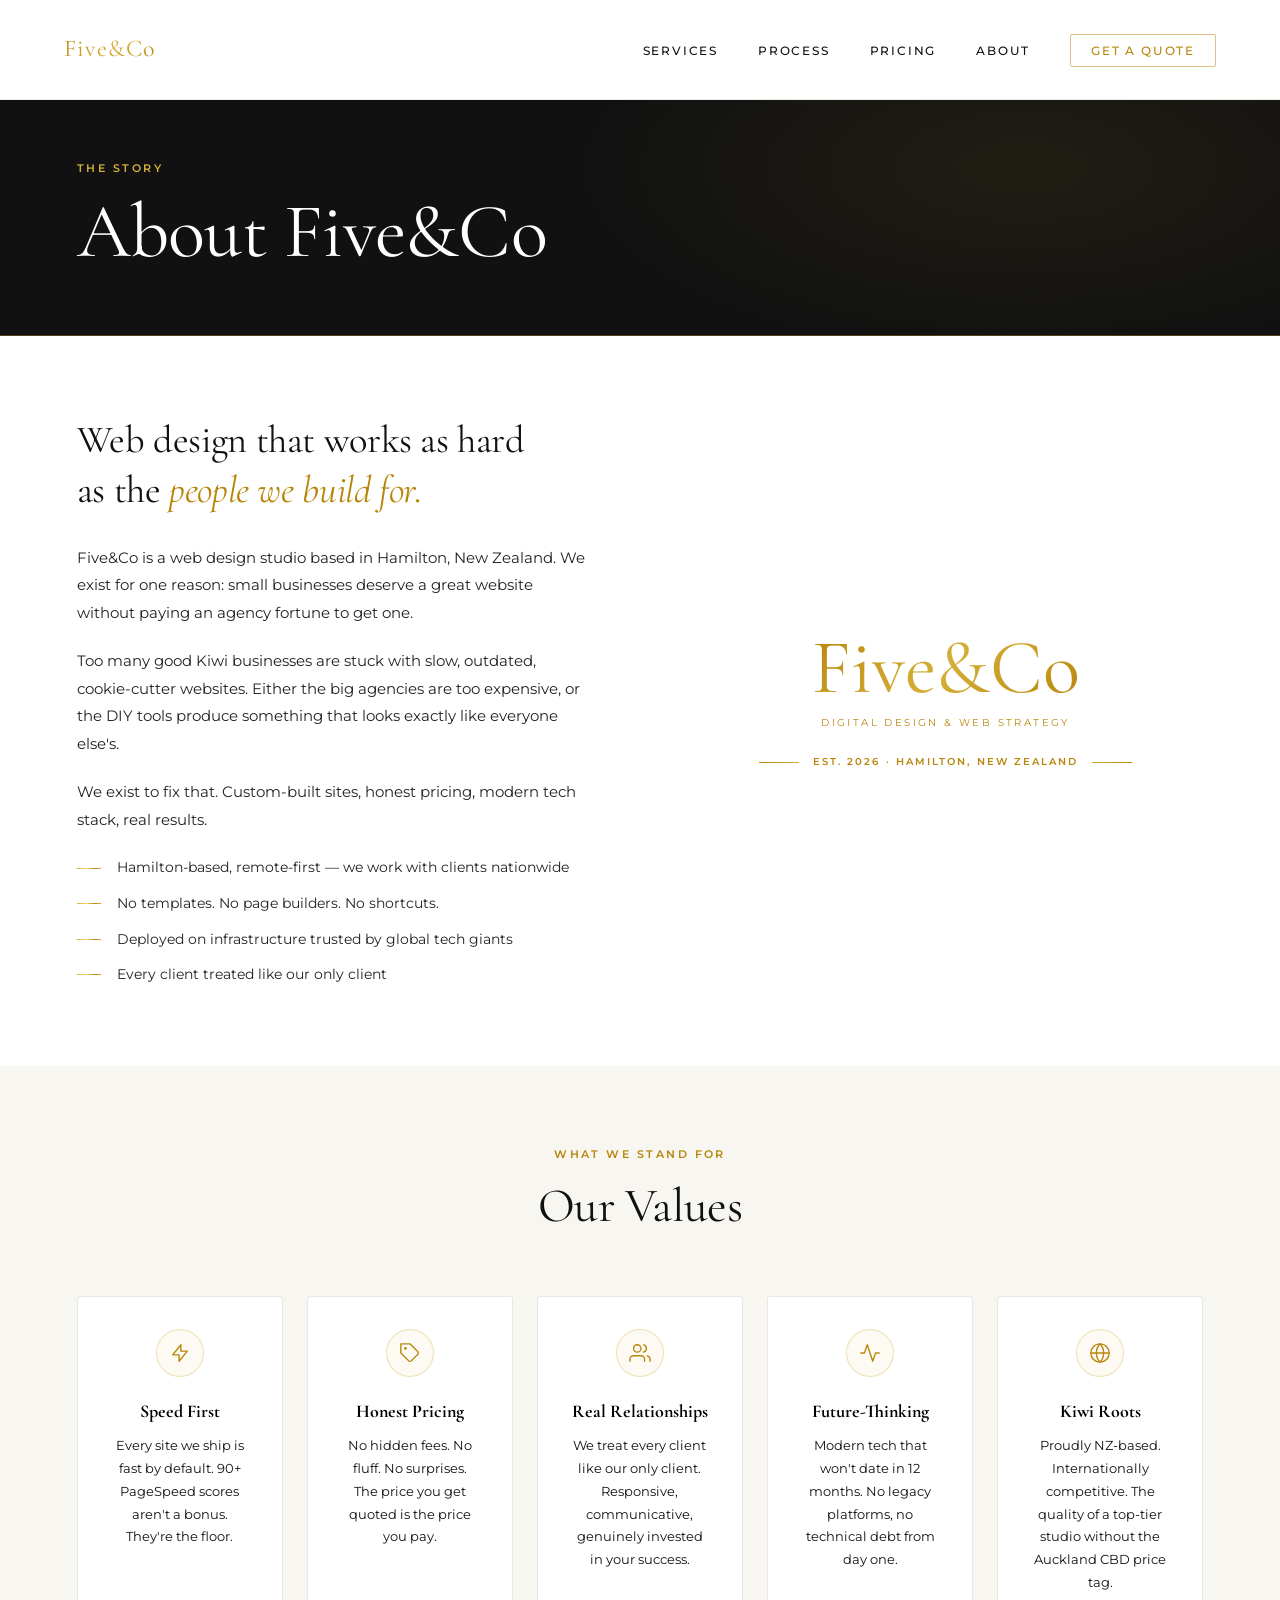
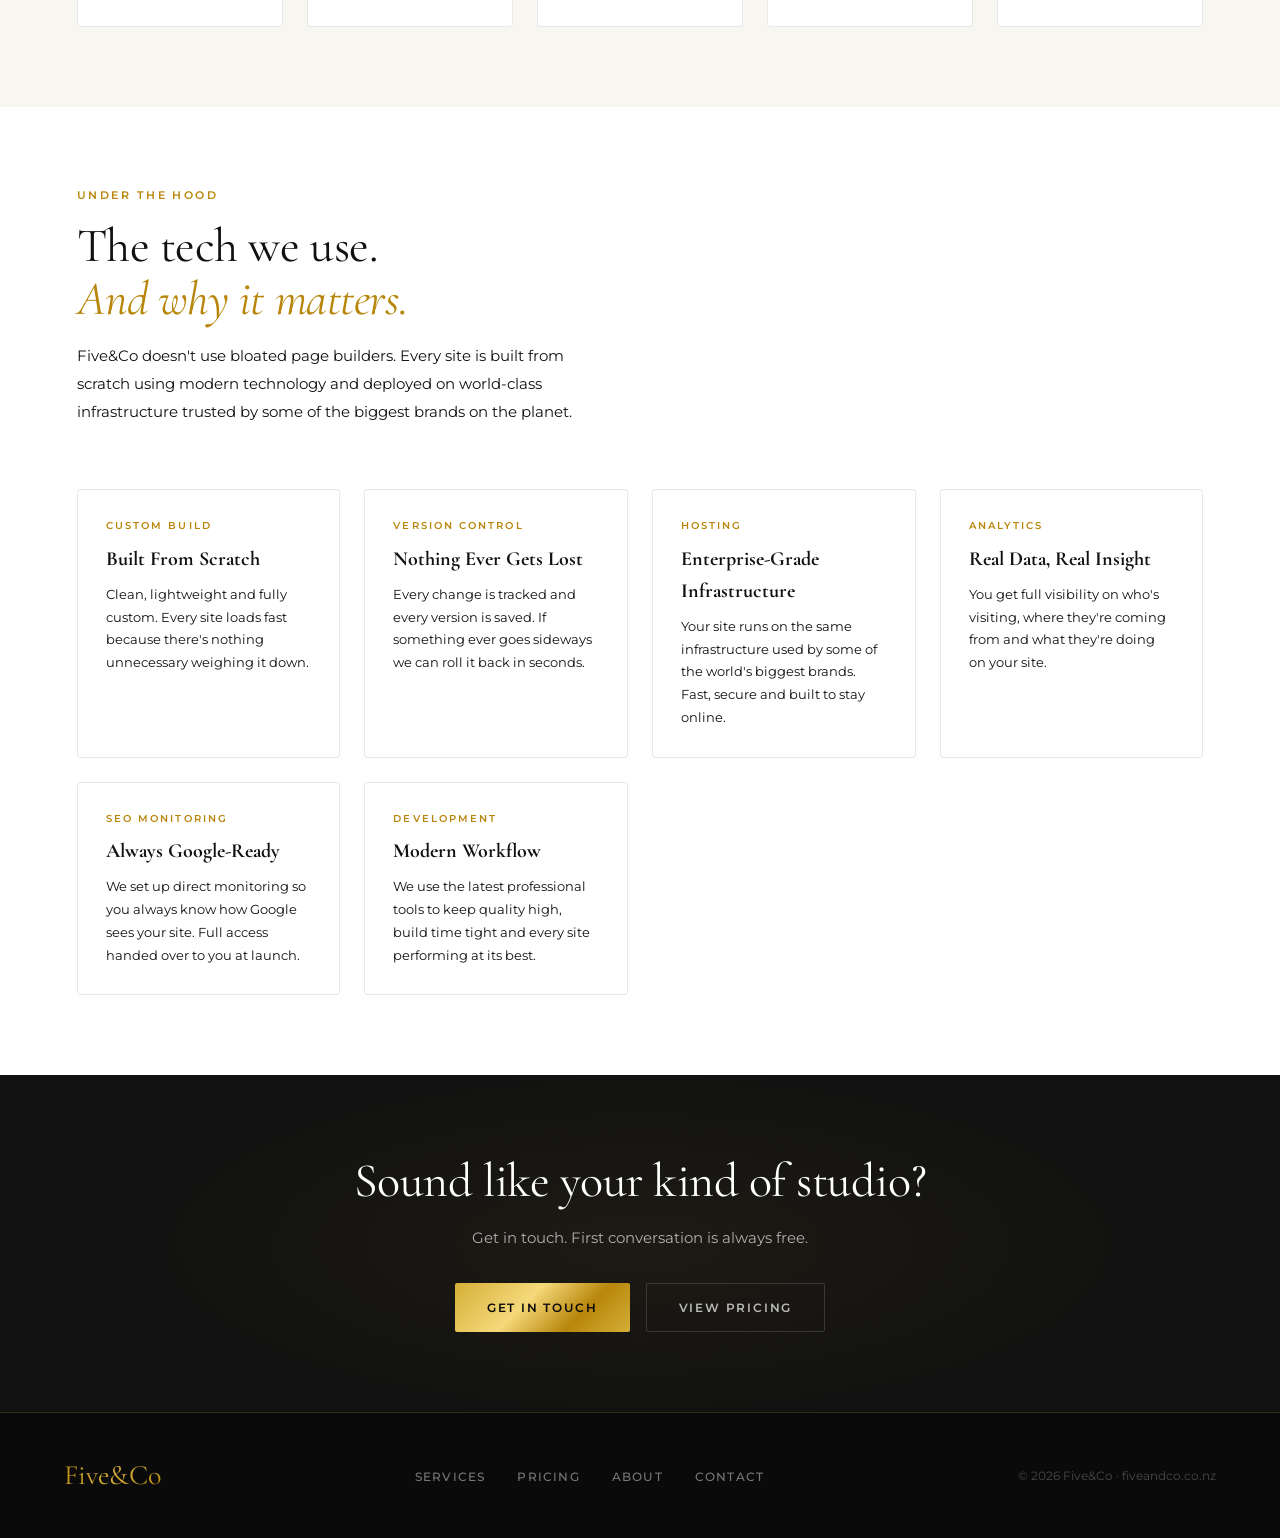
==== commit 5da36b39: "logos fixed  about.html was the issue" ====
--- a/about.html
+++ b/about.html
@@ -34,7 +34,8 @@
     /* VALUE CARDS */
     .val-card { background:#fff; border:1px solid rgba(0,0,0,0.09); border-radius:4px; padding:2rem; text-align:center; transition:var(--transition); }
     .val-card:hover { box-shadow:0 10px 40px rgba(0,0,0,0.09); transform:translateY(-4px); }
-    .val-icon { width:48px; height:48px; margin:0 auto 1.25rem; border:1px solid rgba(212,175,55,0.35); border-radius:50%; display:flex; align-items:center; justify-content:center; background:rgba(212,175,55,0.06); font-size:20px; line-height:1; color:#B8860B; }
+    .val-icon { width:48px; height:48px; margin:0 auto 1.25rem; border:1px solid rgba(212,175,55,0.35); border-radius:50%; display:flex; align-items:center; justify-content:center; background:rgba(212,175,55,0.06); }
+    .val-icon svg { stroke:#B8860B; fill:none; stroke-width:1.5; stroke-linecap:round; stroke-linejoin:round; display:block; }
     .val-title { font-family:var(--font-display); font-size:1.125rem; color:#000; font-weight:700; margin-bottom:0.5rem; }
     .val-desc { font-size:0.8125rem; color:#111; font-weight:400; line-height:1.75; }
 
@@ -125,27 +126,27 @@
       </div>
       <div style="display:grid;grid-template-columns:repeat(auto-fit,minmax(200px,1fr));gap:1.5rem;">
         <div class="val-card fade-up">
-          <div class="val-icon">⚡</div>
+          <div class="val-icon"><svg width="22" height="22" viewBox="0 0 24 24"><path d="M13 10V3L4 14h7v7l9-11h-7z"/></svg></div>
           <div class="val-title">Speed First</div>
           <div class="val-desc">Every site we ship is fast by default. 90+ PageSpeed scores aren't a bonus. They're the floor.</div>
         </div>
         <div class="val-card fade-up stagger-1">
-          <div class="val-icon">◎</div>
+          <div class="val-icon"><svg width="22" height="22" viewBox="0 0 24 24"><path d="M20.59 13.41l-7.17 7.17a2 2 0 0 1-2.83 0L2 12V2h10l8.59 8.59a2 2 0 0 1 0 2.82z"/><circle cx="7" cy="7" r="1.5" fill="#B8860B" stroke="none"/></svg></div>
           <div class="val-title">Honest Pricing</div>
           <div class="val-desc">No hidden fees. No fluff. No surprises. The price you get quoted is the price you pay.</div>
         </div>
         <div class="val-card fade-up stagger-2">
-          <div class="val-icon">✦</div>
+          <div class="val-icon"><svg width="22" height="22" viewBox="0 0 24 24"><path d="M17 21v-2a4 4 0 0 0-4-4H5a4 4 0 0 0-4 4v2"/><circle cx="9" cy="7" r="4"/><path d="M23 21v-2a4 4 0 0 0-3-3.87"/><path d="M16 3.13a4 4 0 0 1 0 7.75"/></svg></div>
           <div class="val-title">Real Relationships</div>
           <div class="val-desc">We treat every client like our only client. Responsive, communicative, genuinely invested in your success.</div>
         </div>
         <div class="val-card fade-up stagger-3">
-          <div class="val-icon">→</div>
+          <div class="val-icon"><svg width="22" height="22" viewBox="0 0 24 24"><polyline points="22 12 18 12 15 21 9 3 6 12 2 12"/></svg></div>
           <div class="val-title">Future-Thinking</div>
           <div class="val-desc">Modern tech that won't date in 12 months. No legacy platforms, no technical debt from day one.</div>
         </div>
         <div class="val-card fade-up stagger-4">
-          <div class="val-icon">◈</div>
+          <div class="val-icon"><svg width="22" height="22" viewBox="0 0 24 24"><circle cx="12" cy="12" r="10"/><path d="M2 12h20M12 2a15.3 15.3 0 0 1 4 10 15.3 15.3 0 0 1-4 10 15.3 15.3 0 0 1-4-10 15.3 15.3 0 0 1 4-10z"/></svg></div>
           <div class="val-title">Kiwi Roots</div>
           <div class="val-desc">Proudly NZ-based. Internationally competitive. The quality of a top-tier studio without the Auckland CBD price tag.</div>
         </div>
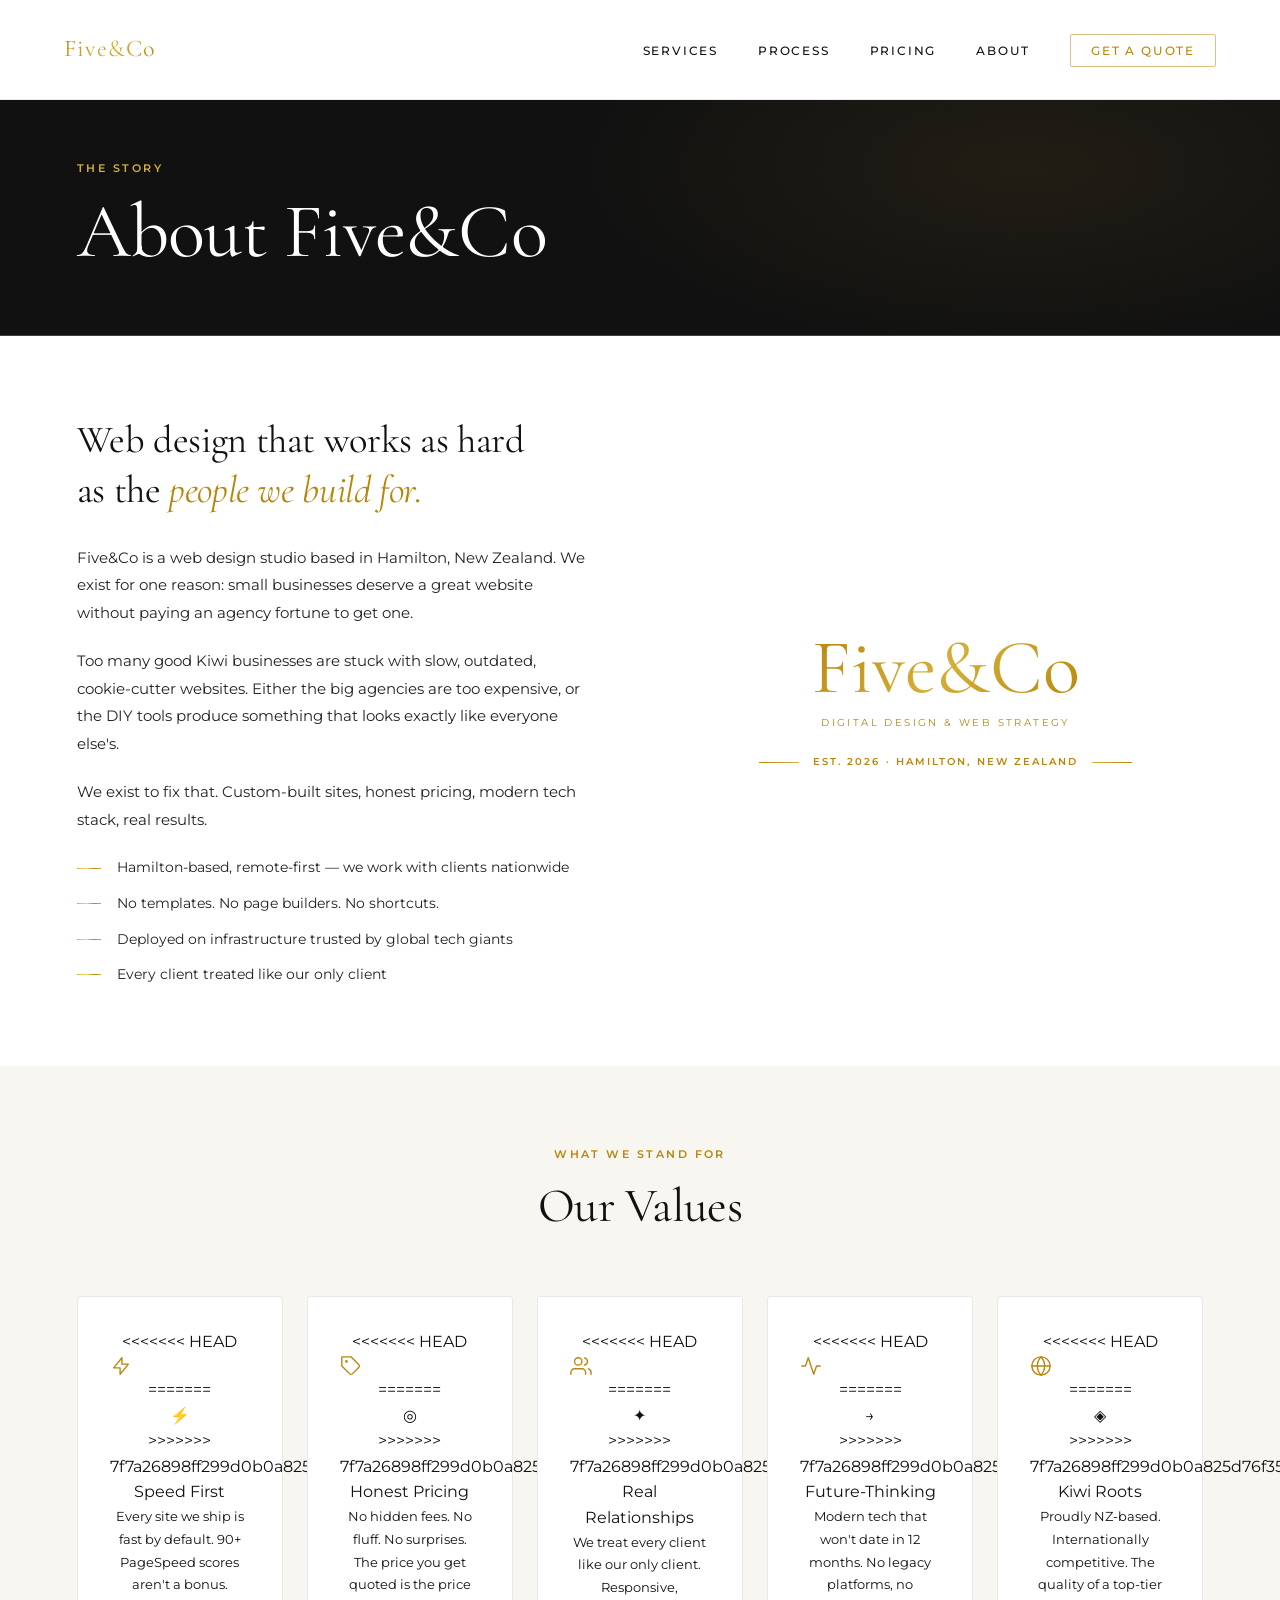
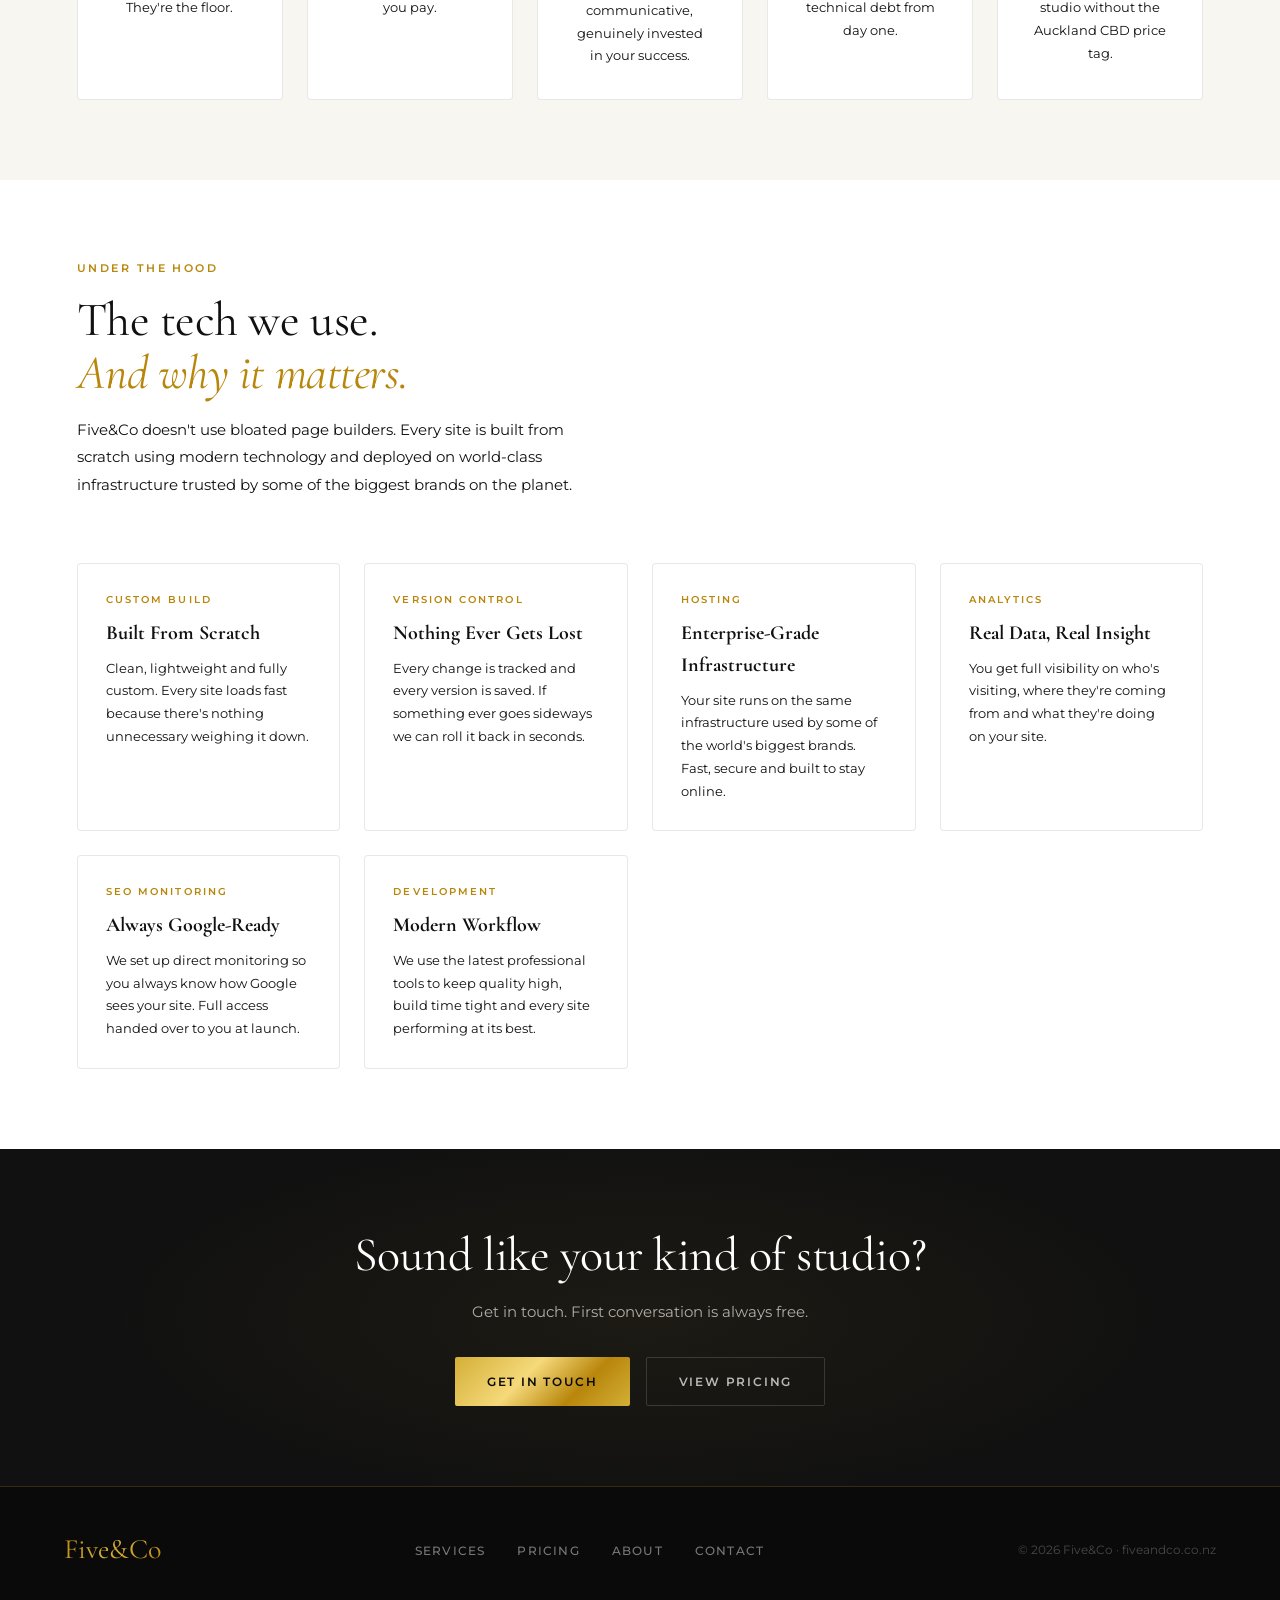
==== commit cbb218fb: "Update about.html" ====
--- a/about.html
+++ b/about.html
@@ -34,8 +34,12 @@
     /* VALUE CARDS */
     .val-card { background:#fff; border:1px solid rgba(0,0,0,0.09); border-radius:4px; padding:2rem; text-align:center; transition:var(--transition); }
     .val-card:hover { box-shadow:0 10px 40px rgba(0,0,0,0.09); transform:translateY(-4px); }
+<<<<<<< HEAD
     .val-icon { width:48px; height:48px; margin:0 auto 1.25rem; border:1px solid rgba(212,175,55,0.35); border-radius:50%; display:flex; align-items:center; justify-content:center; background:rgba(212,175,55,0.06); }
     .val-icon svg { stroke:#B8860B; fill:none; stroke-width:1.5; stroke-linecap:round; stroke-linejoin:round; display:block; }
+=======
+    .val-icon { width:48px; height:48px; margin:0 auto 1.25rem; border:1px solid rgba(212,175,55,0.35); border-radius:50%; display:flex; align-items:center; justify-content:center; background:rgba(212,175,55,0.06); font-size:20px; line-height:1; color:#B8860B; }
+>>>>>>> 7f7a26898ff299d0b0a825d76f350525d66075ac
     .val-title { font-family:var(--font-display); font-size:1.125rem; color:#000; font-weight:700; margin-bottom:0.5rem; }
     .val-desc { font-size:0.8125rem; color:#111; font-weight:400; line-height:1.75; }
 
@@ -126,27 +130,47 @@
       </div>
       <div style="display:grid;grid-template-columns:repeat(auto-fit,minmax(200px,1fr));gap:1.5rem;">
         <div class="val-card fade-up">
+<<<<<<< HEAD
           <div class="val-icon"><svg width="22" height="22" viewBox="0 0 24 24"><path d="M13 10V3L4 14h7v7l9-11h-7z"/></svg></div>
+=======
+          <div class="val-icon">⚡</div>
+>>>>>>> 7f7a26898ff299d0b0a825d76f350525d66075ac
           <div class="val-title">Speed First</div>
           <div class="val-desc">Every site we ship is fast by default. 90+ PageSpeed scores aren't a bonus. They're the floor.</div>
         </div>
         <div class="val-card fade-up stagger-1">
+<<<<<<< HEAD
           <div class="val-icon"><svg width="22" height="22" viewBox="0 0 24 24"><path d="M20.59 13.41l-7.17 7.17a2 2 0 0 1-2.83 0L2 12V2h10l8.59 8.59a2 2 0 0 1 0 2.82z"/><circle cx="7" cy="7" r="1.5" fill="#B8860B" stroke="none"/></svg></div>
+=======
+          <div class="val-icon">◎</div>
+>>>>>>> 7f7a26898ff299d0b0a825d76f350525d66075ac
           <div class="val-title">Honest Pricing</div>
           <div class="val-desc">No hidden fees. No fluff. No surprises. The price you get quoted is the price you pay.</div>
         </div>
         <div class="val-card fade-up stagger-2">
+<<<<<<< HEAD
           <div class="val-icon"><svg width="22" height="22" viewBox="0 0 24 24"><path d="M17 21v-2a4 4 0 0 0-4-4H5a4 4 0 0 0-4 4v2"/><circle cx="9" cy="7" r="4"/><path d="M23 21v-2a4 4 0 0 0-3-3.87"/><path d="M16 3.13a4 4 0 0 1 0 7.75"/></svg></div>
+=======
+          <div class="val-icon">✦</div>
+>>>>>>> 7f7a26898ff299d0b0a825d76f350525d66075ac
           <div class="val-title">Real Relationships</div>
           <div class="val-desc">We treat every client like our only client. Responsive, communicative, genuinely invested in your success.</div>
         </div>
         <div class="val-card fade-up stagger-3">
+<<<<<<< HEAD
           <div class="val-icon"><svg width="22" height="22" viewBox="0 0 24 24"><polyline points="22 12 18 12 15 21 9 3 6 12 2 12"/></svg></div>
+=======
+          <div class="val-icon">→</div>
+>>>>>>> 7f7a26898ff299d0b0a825d76f350525d66075ac
           <div class="val-title">Future-Thinking</div>
           <div class="val-desc">Modern tech that won't date in 12 months. No legacy platforms, no technical debt from day one.</div>
         </div>
         <div class="val-card fade-up stagger-4">
+<<<<<<< HEAD
           <div class="val-icon"><svg width="22" height="22" viewBox="0 0 24 24"><circle cx="12" cy="12" r="10"/><path d="M2 12h20M12 2a15.3 15.3 0 0 1 4 10 15.3 15.3 0 0 1-4 10 15.3 15.3 0 0 1-4-10 15.3 15.3 0 0 1 4-10z"/></svg></div>
+=======
+          <div class="val-icon">◈</div>
+>>>>>>> 7f7a26898ff299d0b0a825d76f350525d66075ac
           <div class="val-title">Kiwi Roots</div>
           <div class="val-desc">Proudly NZ-based. Internationally competitive. The quality of a top-tier studio without the Auckland CBD price tag.</div>
         </div>
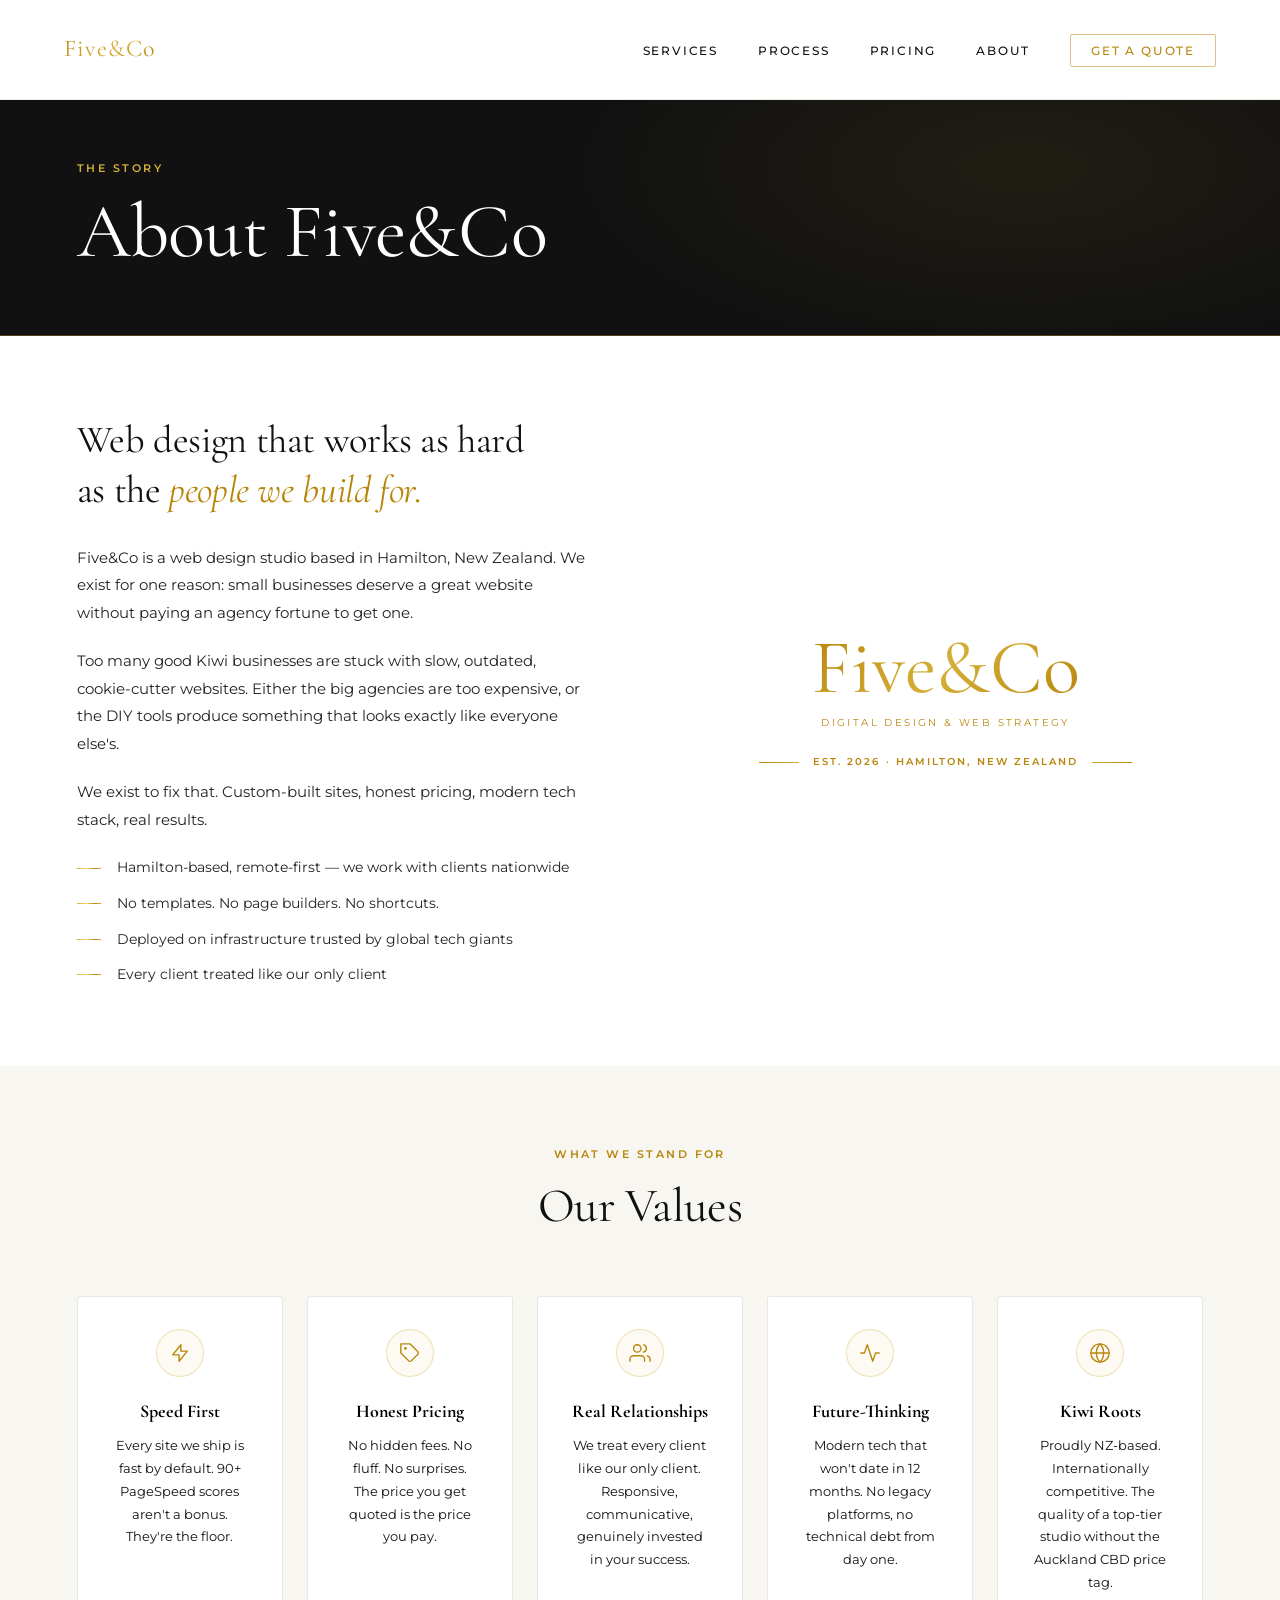
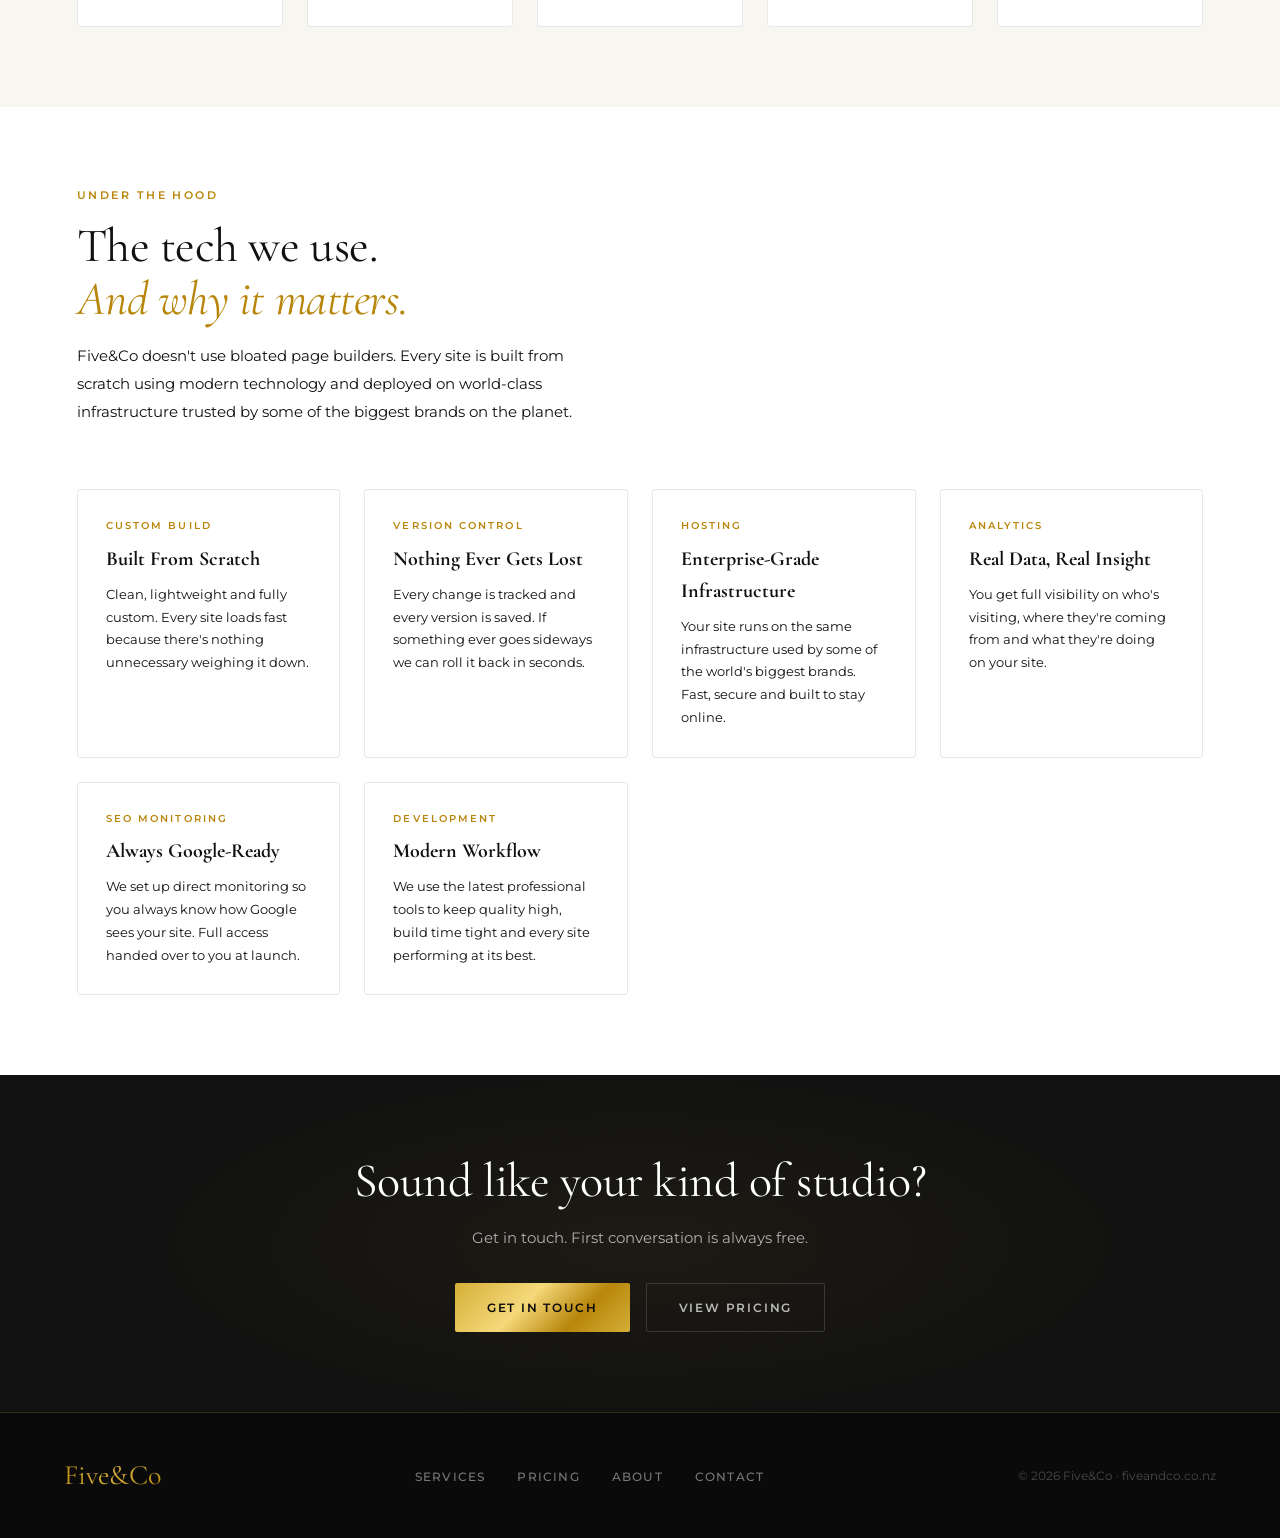
==== commit 561f0e42: "logo fix final" ====
--- a/about.html
+++ b/about.html
@@ -34,12 +34,8 @@
     /* VALUE CARDS */
     .val-card { background:#fff; border:1px solid rgba(0,0,0,0.09); border-radius:4px; padding:2rem; text-align:center; transition:var(--transition); }
     .val-card:hover { box-shadow:0 10px 40px rgba(0,0,0,0.09); transform:translateY(-4px); }
-<<<<<<< HEAD
     .val-icon { width:48px; height:48px; margin:0 auto 1.25rem; border:1px solid rgba(212,175,55,0.35); border-radius:50%; display:flex; align-items:center; justify-content:center; background:rgba(212,175,55,0.06); }
     .val-icon svg { stroke:#B8860B; fill:none; stroke-width:1.5; stroke-linecap:round; stroke-linejoin:round; display:block; }
-=======
-    .val-icon { width:48px; height:48px; margin:0 auto 1.25rem; border:1px solid rgba(212,175,55,0.35); border-radius:50%; display:flex; align-items:center; justify-content:center; background:rgba(212,175,55,0.06); font-size:20px; line-height:1; color:#B8860B; }
->>>>>>> 7f7a26898ff299d0b0a825d76f350525d66075ac
     .val-title { font-family:var(--font-display); font-size:1.125rem; color:#000; font-weight:700; margin-bottom:0.5rem; }
     .val-desc { font-size:0.8125rem; color:#111; font-weight:400; line-height:1.75; }
 
@@ -130,47 +126,27 @@
       </div>
       <div style="display:grid;grid-template-columns:repeat(auto-fit,minmax(200px,1fr));gap:1.5rem;">
         <div class="val-card fade-up">
-<<<<<<< HEAD
           <div class="val-icon"><svg width="22" height="22" viewBox="0 0 24 24"><path d="M13 10V3L4 14h7v7l9-11h-7z"/></svg></div>
-=======
-          <div class="val-icon">⚡</div>
->>>>>>> 7f7a26898ff299d0b0a825d76f350525d66075ac
           <div class="val-title">Speed First</div>
           <div class="val-desc">Every site we ship is fast by default. 90+ PageSpeed scores aren't a bonus. They're the floor.</div>
         </div>
         <div class="val-card fade-up stagger-1">
-<<<<<<< HEAD
           <div class="val-icon"><svg width="22" height="22" viewBox="0 0 24 24"><path d="M20.59 13.41l-7.17 7.17a2 2 0 0 1-2.83 0L2 12V2h10l8.59 8.59a2 2 0 0 1 0 2.82z"/><circle cx="7" cy="7" r="1.5" fill="#B8860B" stroke="none"/></svg></div>
-=======
-          <div class="val-icon">◎</div>
->>>>>>> 7f7a26898ff299d0b0a825d76f350525d66075ac
           <div class="val-title">Honest Pricing</div>
           <div class="val-desc">No hidden fees. No fluff. No surprises. The price you get quoted is the price you pay.</div>
         </div>
         <div class="val-card fade-up stagger-2">
-<<<<<<< HEAD
           <div class="val-icon"><svg width="22" height="22" viewBox="0 0 24 24"><path d="M17 21v-2a4 4 0 0 0-4-4H5a4 4 0 0 0-4 4v2"/><circle cx="9" cy="7" r="4"/><path d="M23 21v-2a4 4 0 0 0-3-3.87"/><path d="M16 3.13a4 4 0 0 1 0 7.75"/></svg></div>
-=======
-          <div class="val-icon">✦</div>
->>>>>>> 7f7a26898ff299d0b0a825d76f350525d66075ac
           <div class="val-title">Real Relationships</div>
           <div class="val-desc">We treat every client like our only client. Responsive, communicative, genuinely invested in your success.</div>
         </div>
         <div class="val-card fade-up stagger-3">
-<<<<<<< HEAD
           <div class="val-icon"><svg width="22" height="22" viewBox="0 0 24 24"><polyline points="22 12 18 12 15 21 9 3 6 12 2 12"/></svg></div>
-=======
-          <div class="val-icon">→</div>
->>>>>>> 7f7a26898ff299d0b0a825d76f350525d66075ac
           <div class="val-title">Future-Thinking</div>
           <div class="val-desc">Modern tech that won't date in 12 months. No legacy platforms, no technical debt from day one.</div>
         </div>
         <div class="val-card fade-up stagger-4">
-<<<<<<< HEAD
           <div class="val-icon"><svg width="22" height="22" viewBox="0 0 24 24"><circle cx="12" cy="12" r="10"/><path d="M2 12h20M12 2a15.3 15.3 0 0 1 4 10 15.3 15.3 0 0 1-4 10 15.3 15.3 0 0 1-4-10 15.3 15.3 0 0 1 4-10z"/></svg></div>
-=======
-          <div class="val-icon">◈</div>
->>>>>>> 7f7a26898ff299d0b0a825d76f350525d66075ac
           <div class="val-title">Kiwi Roots</div>
           <div class="val-desc">Proudly NZ-based. Internationally competitive. The quality of a top-tier studio without the Auckland CBD price tag.</div>
         </div>
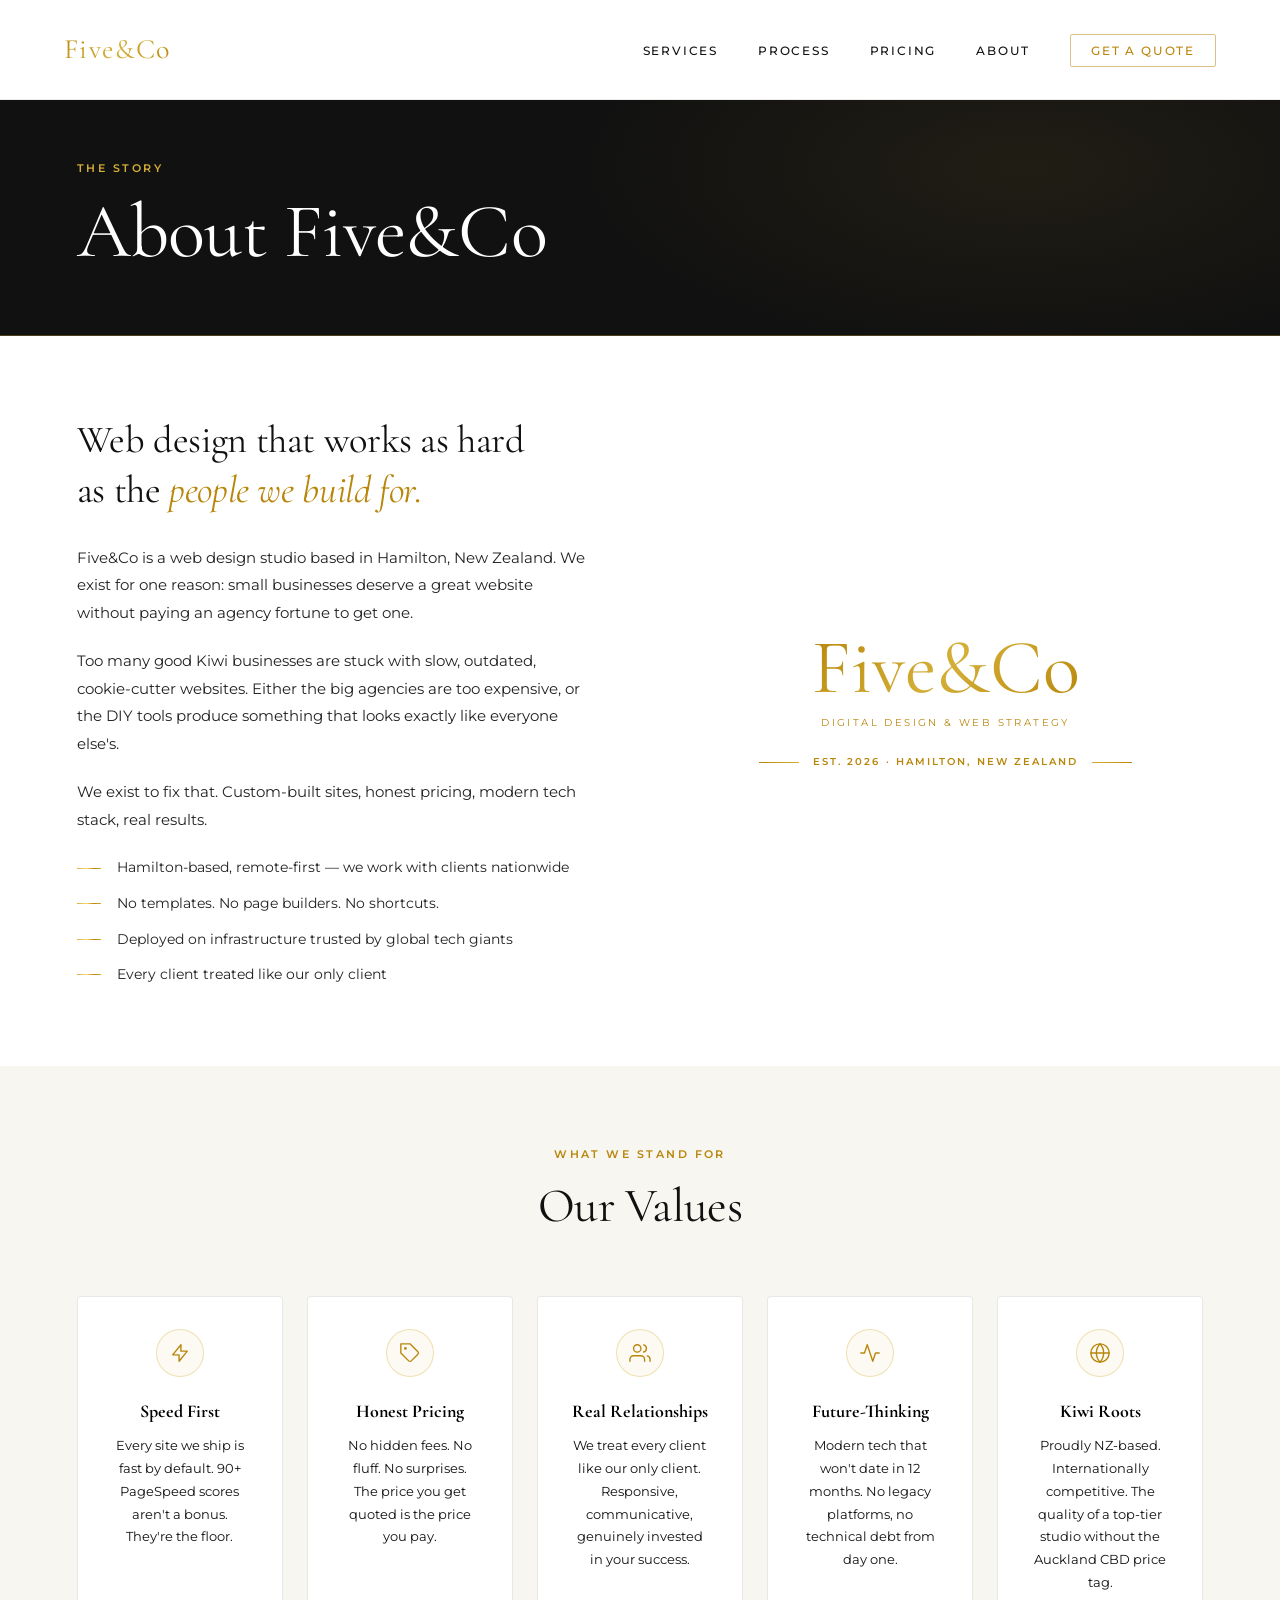
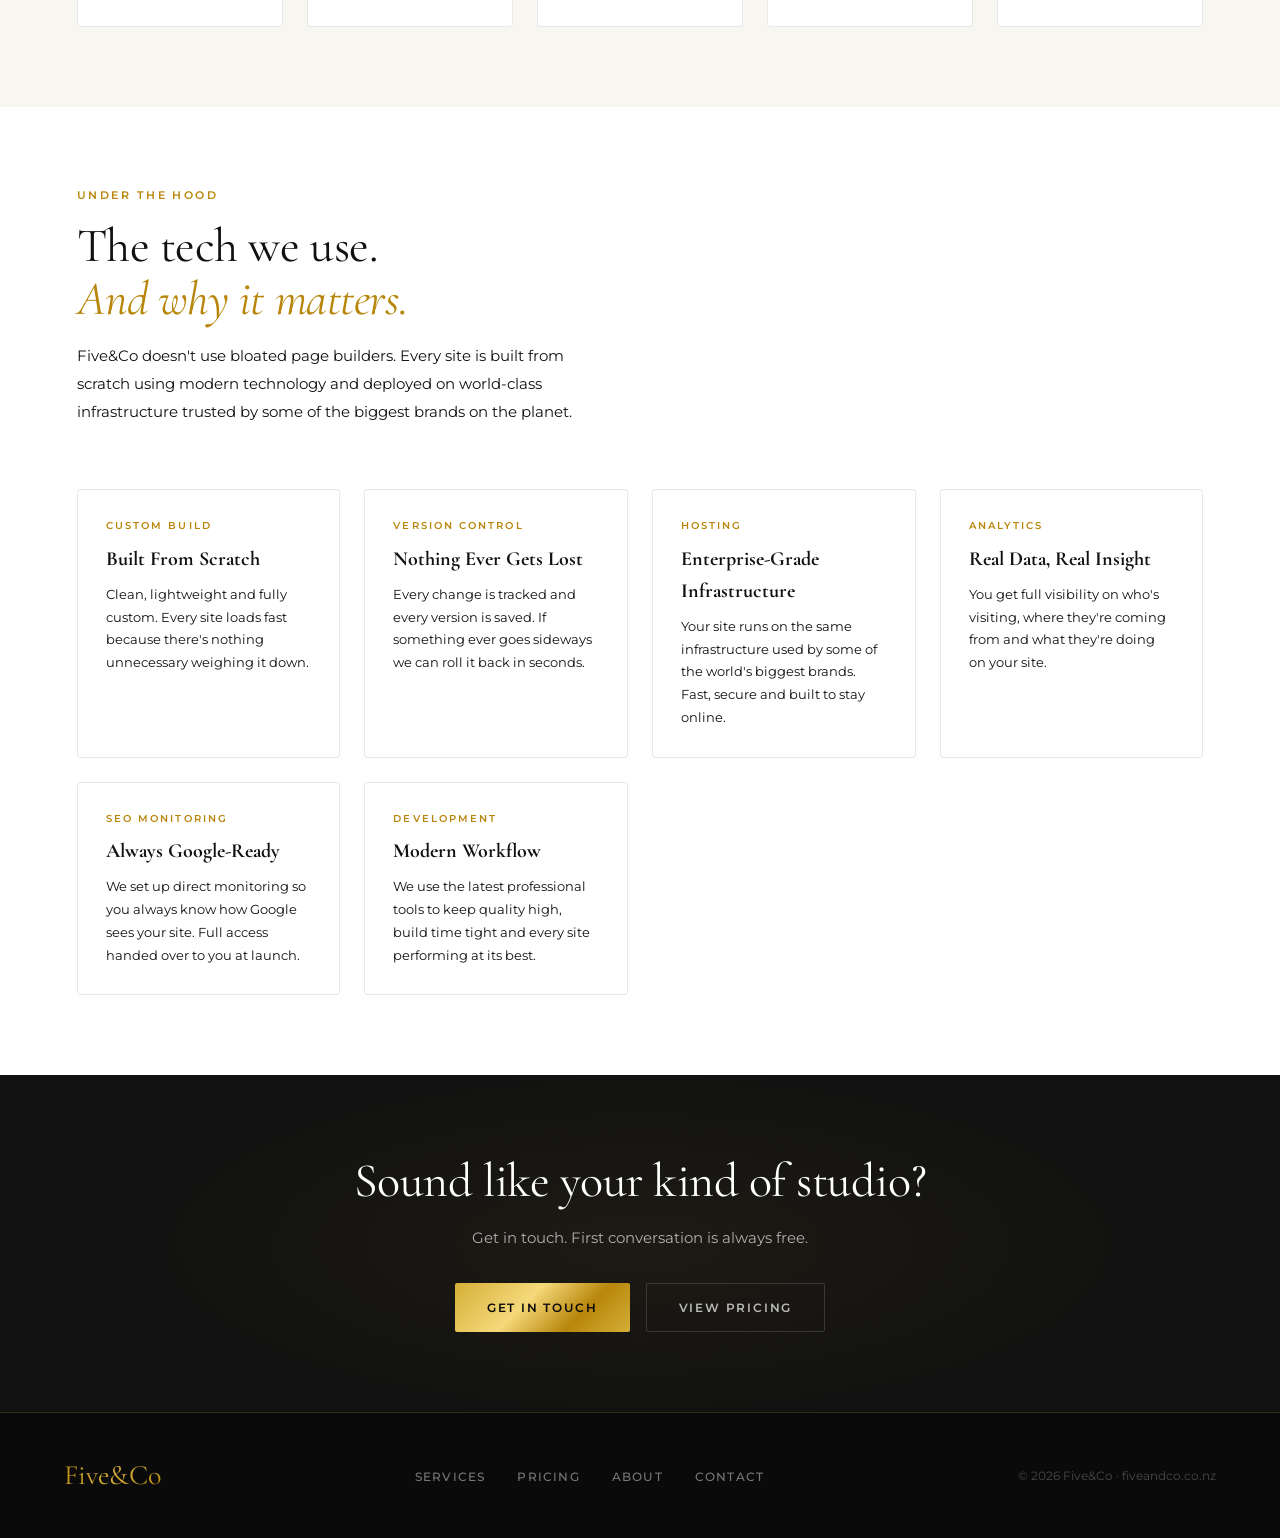
==== commit 16240e24: "feat: homepage redesign v35 — Three.js gold particles, GSAP animations, GA4, favicon - index.html: d" ====
--- a/about.html
+++ b/about.html
@@ -5,6 +5,16 @@
   <meta name="viewport" content="width=device-width, initial-scale=1.0">
   <title>About — Five&Co</title>
   <meta name="description" content="Five&Co is a NZ-based digital design studio building fast, custom websites for Kiwi businesses.">
+  <link rel="canonical" href="https://www.fiveandco.co.nz/about.html">
+  <link rel="icon" type="image/svg+xml" href="/favicon.svg">
+  <!-- Google tag (gtag.js) -->
+  <script async src="https://www.googletagmanager.com/gtag/js?id=G-H76J2KY42F"></script>
+  <script>
+    window.dataLayer = window.dataLayer || [];
+    function gtag(){dataLayer.push(arguments);}
+    gtag('js', new Date());
+    gtag('config', 'G-H76J2KY42F');
+  </script>
   <link rel="stylesheet" href="css/style.css">
   <style>
     body { background: #fff; color: #111; }
--- a/css/style.css
+++ b/css/style.css
@@ -102,7 +102,7 @@
 
 .nav-logo {
   font-family: var(--font-display);
-  font-size: 1.5rem;
+  font-size: 1.75rem;
   font-weight: 400;
   text-decoration: none;
   background: var(--gold-text);
